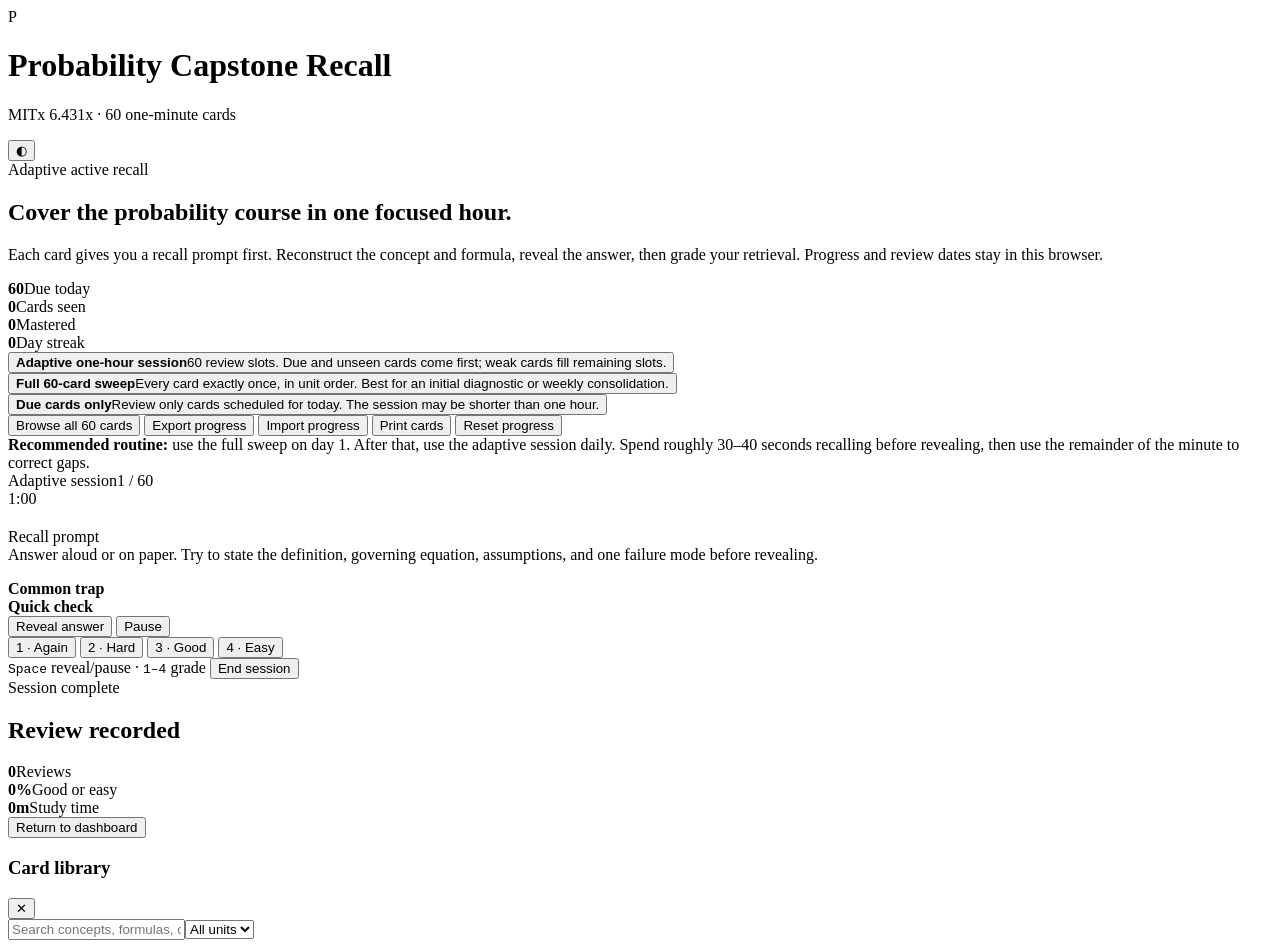
==== index.html @ 7019fcfe "Add GitHub Pages entry point" ====
<!doctype html>
<html lang="en">
<head>
<meta charset="utf-8">
<meta name="viewport" content="width=device-width, initial-scale=1, viewport-fit=cover">
<meta name="theme-color" content="#101827">
<title>MITx Probability Capstone — 60 Recall Cards</title>
<link rel="stylesheet" href="styles.css">
</head>
<body>
<div class="app">
  <header class="topbar">
    <div class="brand"><div class="logo">P</div><div><h1>Probability Capstone Recall</h1><p>MITx 6.431x · 60 one-minute cards</p></div></div>
    <div><button class="icon-btn" id="themeBtn" aria-label="Toggle theme">◐</button></div>
  </header>

  <main id="home" class="screen active">
    <section class="hero">
      <div class="eyebrow">Adaptive active recall</div>
      <h2>Cover the probability course in one focused hour.</h2>
      <p class="lead">Each card gives you a recall prompt first. Reconstruct the concept and formula, reveal the answer, then grade your retrieval. Progress and review dates stay in this browser.</p>
      <div class="stats">
        <div class="stat"><strong id="dueStat">60</strong><span>Due today</span></div>
        <div class="stat"><strong id="seenStat">0</strong><span>Cards seen</span></div>
        <div class="stat"><strong id="masteredStat">0</strong><span>Mastered</span></div>
        <div class="stat"><strong id="streakStat">0</strong><span>Day streak</span></div>
      </div>
      <div class="mode-grid">
        <button class="mode" data-mode="adaptive"><b>Adaptive one-hour session</b><span>60 review slots. Due and unseen cards come first; weak cards fill remaining slots.</span></button>
        <button class="mode" data-mode="sweep"><b>Full 60-card sweep</b><span>Every card exactly once, in unit order. Best for an initial diagnostic or weekly consolidation.</span></button>
        <button class="mode" data-mode="due"><b>Due cards only</b><span>Review only cards scheduled for today. The session may be shorter than one hour.</span></button>
      </div>
      <div class="tools">
        <button class="secondary" id="browseBtn">Browse all 60 cards</button>
        <button class="secondary" id="exportBtn">Export progress</button>
        <button class="secondary" id="importBtn">Import progress</button>
        <button class="secondary" id="printBtn">Print cards</button>
        <button class="secondary" id="resetBtn">Reset progress</button>
        <input type="file" id="importFile" accept=".json" hidden>
      </div>
      <div class="note"><b>Recommended routine:</b> use the full sweep on day 1. After that, use the adaptive session daily. Spend roughly 30–40 seconds recalling before revealing, then use the remainder of the minute to correct gaps.</div>
    </section>
  </main>

  <main id="study" class="screen">
    <div class="study-head">
      <div class="progress-wrap">
        <div class="progress-label"><span id="sessionLabel">Adaptive session</span><span id="progressText">1 / 60</span></div>
        <div class="progress"><div id="progressBar"></div></div>
      </div>
      <div class="timer" id="timer">1:00</div>
    </div>

    <article class="card">
      <div class="card-top">
        <div><div class="eyebrow" id="unitLabel"></div><h2 class="card-title" id="cardTitle"></h2></div>
        <div class="card-id" id="cardId"></div>
      </div>
      <div class="card-body">
        <div id="frontView">
          <div class="prompt-label">Recall prompt</div>
          <div class="prompt" id="prompt"></div>
          <div class="recall-hint">Answer aloud or on paper. Try to state the definition, governing equation, assumptions, and one failure mode before revealing.</div>
        </div>
        <div class="answer" id="answerView">
          <ul id="answerPoints"></ul>
          <div class="formula" id="formula"></div>
          <div class="callouts">
            <div class="callout trap"><b>Common trap</b><span id="trap"></span></div>
            <div class="callout check"><b>Quick check</b><span id="check"></span></div>
          </div>
        </div>
      </div>
      <div class="card-actions">
        <div class="reveal-row" id="revealRow">
          <button class="primary reveal" id="revealBtn">Reveal answer</button>
          <button class="secondary" id="pauseBtn">Pause</button>
        </div>
        <div class="rating-row" id="ratingRow">
          <button class="rate again" data-rating="again">1 · Again<small id="againNext"></small></button>
          <button class="rate hard" data-rating="hard">2 · Hard<small id="hardNext"></small></button>
          <button class="rate good" data-rating="good">3 · Good<small id="goodNext"></small></button>
          <button class="rate easy" data-rating="easy">4 · Easy<small id="easyNext"></small></button>
        </div>
      </div>
    </article>
    <div class="session-footer">
      <span><kbd>Space</kbd> reveal/pause · <kbd>1–4</kbd> grade</span>
      <button class="secondary" id="endBtn">End session</button>
    </div>
  </main>

  <main id="complete" class="screen">
    <section class="complete">
      <div class="eyebrow">Session complete</div>
      <h2>Review recorded</h2>
      <p id="completeText"></p>
      <div class="complete-grid">
        <div class="stat"><strong id="completeCards">0</strong><span>Reviews</span></div>
        <div class="stat"><strong id="completeGood">0%</strong><span>Good or easy</span></div>
        <div class="stat"><strong id="completeTime">0m</strong><span>Study time</span></div>
      </div>
      <button class="primary" id="homeBtn">Return to dashboard</button>
    </section>
  </main>
</div>

<div class="modal" id="libraryModal">
  <div class="modal-panel">
    <div class="modal-head"><h3>Card library</h3><button class="icon-btn" id="closeLibrary">✕</button></div>
    <div class="modal-body">
      <div class="filters"><input id="searchInput" placeholder="Search concepts, formulas, or traps"><select id="unitFilter"><option value="">All units</option></select></div>
      <div id="libraryList"></div>
    </div>
  </div>
</div>
<div id="printDeck" class="print-deck"></div>

<script src="cards-1.js"></script>
<script src="cards-2.js"></script>
<script src="cards-3.js"></script>
<script src="cards-4.js"></script>
<script src="app.js"></script>
</body>
</html>
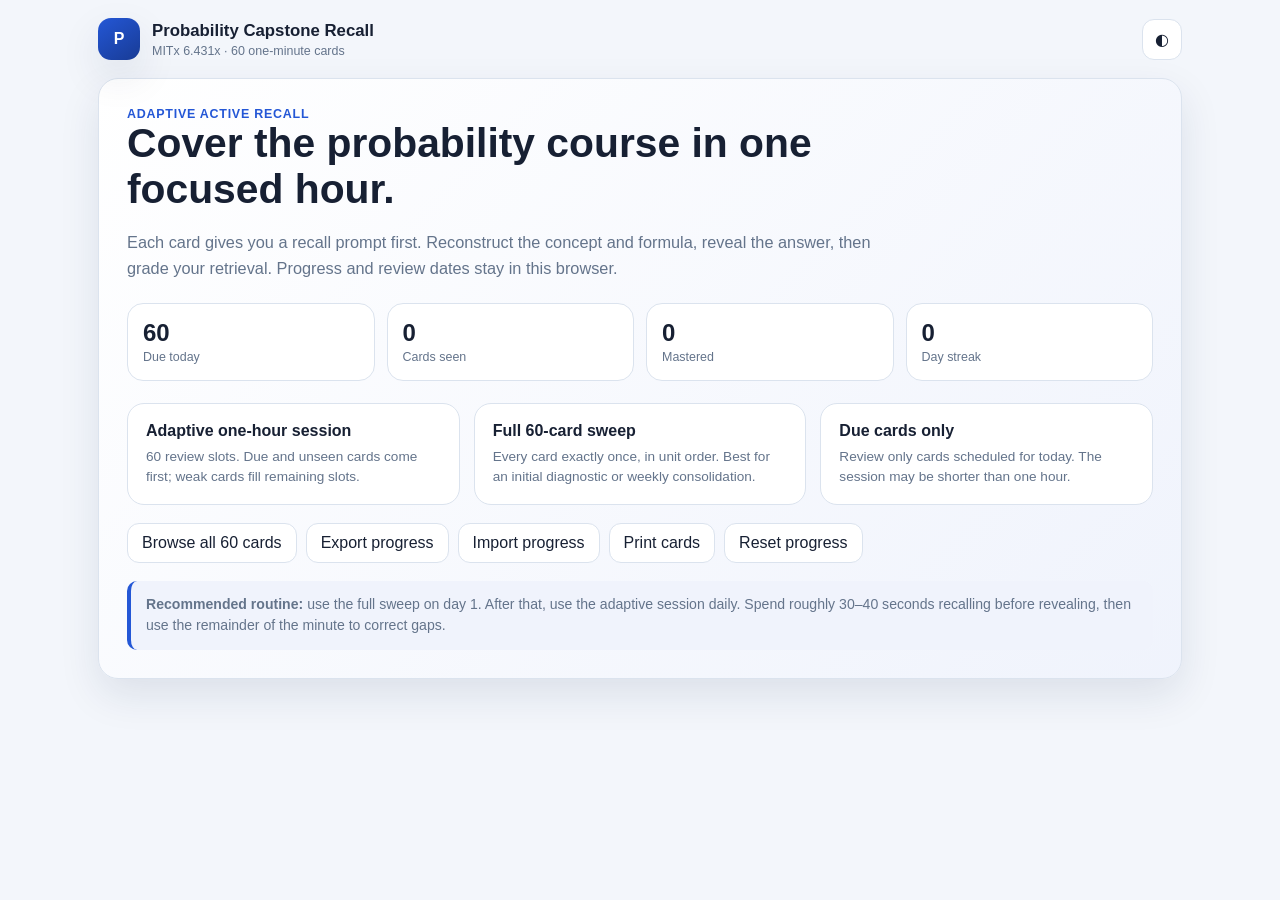
==== commit b0705103: "initial commit" ====
--- a/index.html
+++ b/index.html
@@ -1,11 +1,107 @@
-<!doctype html>
+<!DOCTYPE html>
 <html lang="en">
 <head>
 <meta charset="utf-8">
 <meta name="viewport" content="width=device-width, initial-scale=1, viewport-fit=cover">
 <meta name="theme-color" content="#101827">
 <title>MITx Probability Capstone — 60 Recall Cards</title>
-<link rel="stylesheet" href="styles.css">
+<style>
+:root{
+  --bg:#f3f6fb; --panel:#ffffff; --text:#172033; --muted:#64748b; --line:#dbe3ee;
+  --accent:#2457d6; --accent2:#183b95; --good:#147d52; --warn:#a45b00; --bad:#b42318;
+  --shadow:0 16px 40px rgba(24,39,75,.10); --radius:20px;
+}
+[data-theme="dark"]{
+  --bg:#0b1220; --panel:#121c2e; --text:#edf3ff; --muted:#9eb0c9; --line:#29364c;
+  --accent:#78a4ff; --accent2:#a9c3ff; --good:#65d6a2; --warn:#ffbc66; --bad:#ff817a;
+  --shadow:0 18px 44px rgba(0,0,0,.32);
+}
+*{box-sizing:border-box}
+html,body{margin:0;min-height:100%;background:var(--bg);color:var(--text);font-family:Inter,ui-sans-serif,-apple-system,BlinkMacSystemFont,"Segoe UI",Roboto,Arial,sans-serif}
+button,select,input{font:inherit}
+button{cursor:pointer}
+.app{max-width:1120px;margin:0 auto;padding:18px 18px 48px}
+.topbar{display:flex;justify-content:space-between;align-items:center;gap:12px;margin-bottom:18px}
+.brand{display:flex;align-items:center;gap:12px}
+.logo{width:42px;height:42px;border-radius:13px;background:linear-gradient(145deg,var(--accent),var(--accent2));display:grid;place-items:center;color:white;font-weight:800;box-shadow:var(--shadow)}
+.brand h1{font-size:1.05rem;margin:0}.brand p{font-size:.78rem;color:var(--muted);margin:3px 0 0}
+.icon-btn{border:1px solid var(--line);background:var(--panel);color:var(--text);border-radius:12px;padding:10px 12px}
+.screen{display:none}.screen.active{display:block}
+.hero{background:linear-gradient(135deg,var(--panel),color-mix(in srgb,var(--accent) 7%,var(--panel)));border:1px solid var(--line);border-radius:var(--radius);padding:28px;box-shadow:var(--shadow)}
+.hero h2{font-size:clamp(1.6rem,4vw,2.55rem);line-height:1.12;margin:0 0 10px;max-width:760px}
+.hero .lead{color:var(--muted);font-size:1.02rem;max-width:780px;line-height:1.6}
+.stats{display:grid;grid-template-columns:repeat(4,1fr);gap:12px;margin:22px 0}
+.stat{border:1px solid var(--line);background:var(--panel);border-radius:16px;padding:15px}
+.stat strong{display:block;font-size:1.5rem}.stat span{font-size:.78rem;color:var(--muted)}
+.mode-grid{display:grid;grid-template-columns:repeat(3,1fr);gap:14px;margin-top:18px}
+.mode{border:1px solid var(--line);background:var(--panel);color:var(--text);border-radius:17px;padding:18px;text-align:left;transition:.16s transform,.16s border-color}
+.mode:hover{transform:translateY(-2px);border-color:var(--accent)}
+.mode b{display:block;margin-bottom:7px}.mode span{font-size:.85rem;color:var(--muted);line-height:1.45}
+.tools{display:flex;flex-wrap:wrap;gap:9px;margin-top:18px}
+.primary{border:0;background:var(--accent);color:white;border-radius:12px;padding:11px 15px;font-weight:700}
+.secondary{border:1px solid var(--line);background:var(--panel);color:var(--text);border-radius:12px;padding:10px 14px}
+.note{margin-top:18px;padding:13px 15px;border-left:4px solid var(--accent);background:color-mix(in srgb,var(--accent) 7%,var(--panel));border-radius:10px;color:var(--muted);line-height:1.5;font-size:.88rem}
+.study-head{display:grid;grid-template-columns:1fr auto;gap:16px;align-items:center;margin-bottom:12px}
+.progress-wrap{min-width:0}.progress-label{display:flex;justify-content:space-between;color:var(--muted);font-size:.82rem;margin-bottom:7px}
+.progress{height:9px;background:var(--line);border-radius:999px;overflow:hidden}.progress>div{height:100%;background:var(--accent);width:0;transition:width .25s}
+.timer{width:76px;height:76px;border-radius:50%;display:grid;place-items:center;border:6px solid var(--line);font-size:1.25rem;font-weight:800;background:var(--panel)}
+.timer.low{border-color:var(--warn)}.timer.done{border-color:var(--bad)}
+.card{background:var(--panel);border:1px solid var(--line);border-radius:24px;box-shadow:var(--shadow);min-height:540px;display:flex;flex-direction:column;overflow:hidden}
+.card-top{padding:20px 24px;border-bottom:1px solid var(--line);display:flex;justify-content:space-between;gap:12px;align-items:flex-start}
+.eyebrow{font-size:.78rem;color:var(--accent);font-weight:800;text-transform:uppercase;letter-spacing:.06em}.card-title{font-size:1.4rem;margin:5px 0 0}
+.card-id{font-variant-numeric:tabular-nums;color:var(--muted);font-size:.82rem}
+.card-body{padding:30px 28px;flex:1;display:flex;flex-direction:column}
+.prompt-label{font-size:.75rem;text-transform:uppercase;letter-spacing:.08em;color:var(--muted);font-weight:800}
+.prompt{font-size:clamp(1.3rem,3.2vw,2rem);line-height:1.35;margin:11px 0 22px;max-width:900px}
+.recall-hint{color:var(--muted);line-height:1.55;padding:14px 16px;border:1px dashed var(--line);border-radius:13px}
+.answer{display:none;animation:fade .2s ease}.answer.visible{display:block}
+.answer ul{margin:0 0 18px;padding-left:22px}.answer li{margin:0 0 11px;line-height:1.54}
+.formula{padding:14px 16px;background:color-mix(in srgb,var(--accent) 8%,var(--panel));border:1px solid color-mix(in srgb,var(--accent) 28%,var(--line));border-radius:13px;font-family:"SFMono-Regular",Consolas,monospace;line-height:1.55;overflow-wrap:anywhere}
+.callouts{display:grid;grid-template-columns:1fr 1fr;gap:12px;margin-top:14px}
+.callout{border:1px solid var(--line);border-radius:13px;padding:13px 14px;line-height:1.45;font-size:.9rem}
+.callout b{display:block;margin-bottom:4px}.trap b{color:var(--bad)}.check b{color:var(--good)}
+.card-actions{padding:18px 24px;border-top:1px solid var(--line)}
+.reveal-row{display:flex;justify-content:center;gap:10px}.reveal{min-width:210px}
+.rating-row{display:none;grid-template-columns:repeat(4,1fr);gap:9px}.rating-row.visible{display:grid}
+.rate{border:1px solid var(--line);background:var(--panel);color:var(--text);border-radius:12px;padding:11px 7px;font-weight:750}
+.rate small{display:block;font-size:.68rem;color:var(--muted);font-weight:500;margin-top:3px}
+.rate.again{border-color:color-mix(in srgb,var(--bad) 55%,var(--line))}.rate.hard{border-color:color-mix(in srgb,var(--warn) 55%,var(--line))}
+.rate.good{border-color:color-mix(in srgb,var(--good) 55%,var(--line))}.rate.easy{border-color:color-mix(in srgb,var(--accent) 55%,var(--line))}
+.session-footer{display:flex;justify-content:space-between;gap:10px;align-items:center;margin-top:13px;color:var(--muted);font-size:.78rem}
+kbd{border:1px solid var(--line);border-bottom-width:2px;background:var(--panel);border-radius:5px;padding:1px 5px;color:var(--muted)}
+.modal{position:fixed;inset:0;background:rgba(4,10,20,.58);display:none;align-items:center;justify-content:center;padding:18px;z-index:20}
+.modal.open{display:flex}.modal-panel{background:var(--panel);border:1px solid var(--line);border-radius:20px;box-shadow:var(--shadow);width:min(900px,100%);max-height:88vh;display:flex;flex-direction:column}
+.modal-head{padding:18px 20px;border-bottom:1px solid var(--line);display:flex;justify-content:space-between;gap:12px;align-items:center}.modal-head h3{margin:0}
+.modal-body{padding:18px 20px;overflow:auto}.filters{display:grid;grid-template-columns:1fr 230px;gap:10px;margin-bottom:14px}
+.filters input,.filters select{width:100%;border:1px solid var(--line);background:var(--panel);color:var(--text);padding:11px;border-radius:11px}
+.library-item{display:grid;grid-template-columns:52px 1fr auto;gap:12px;align-items:center;border-top:1px solid var(--line);padding:13px 2px}
+.library-item:first-of-type{border-top:0}.pill{font-size:.72rem;padding:5px 8px;border-radius:999px;background:color-mix(in srgb,var(--accent) 10%,var(--panel));color:var(--accent);font-weight:800}
+.library-item h4{margin:0 0 4px}.library-item p{margin:0;color:var(--muted);font-size:.8rem;line-height:1.35}
+.due{font-size:.72rem;color:var(--muted);text-align:right}
+.complete{background:var(--panel);border:1px solid var(--line);border-radius:var(--radius);padding:34px;box-shadow:var(--shadow);text-align:center}
+.complete h2{font-size:2rem;margin:5px 0 10px}.complete p{color:var(--muted);line-height:1.55}
+.complete-grid{display:grid;grid-template-columns:repeat(3,1fr);gap:12px;margin:24px auto;max-width:650px}
+@keyframes fade{from{opacity:.2;transform:translateY(4px)}to{opacity:1;transform:none}}
+@media(max-width:760px){
+ .app{padding:12px 12px 32px}.hero{padding:21px}.stats{grid-template-columns:repeat(2,1fr)}.mode-grid{grid-template-columns:1fr}
+ .card{min-height:620px}.card-top{padding:17px}.card-body{padding:23px 18px}.card-actions{padding:15px}
+ .callouts{grid-template-columns:1fr}.rating-row{grid-template-columns:repeat(2,1fr)}.filters{grid-template-columns:1fr}
+ .complete-grid{grid-template-columns:1fr}.brand p{display:none}
+}
+@media print{
+ body{background:#fff;color:#111}
+ .app,.modal{display:none!important}
+ .print-deck{display:block!important}
+ .print-card{break-after:page;padding:18mm 16mm;font-family:Arial,sans-serif}
+ .print-card h1{font-size:20pt;margin:0 0 4mm}
+ .print-card h2{font-size:12pt;margin:0 0 7mm;color:#444}
+ .print-card .print-prompt{font-size:15pt;line-height:1.4;margin:0 0 7mm}
+ .print-card li{font-size:11pt;line-height:1.45;margin-bottom:3mm}
+ .print-card .print-formula{font-family:monospace;border:1px solid #aaa;padding:4mm;margin:6mm 0}
+ .print-card p{font-size:10.5pt;line-height:1.4}
+}
+.print-deck{display:none}
+</style>
 </head>
 <body>
 <div class="app">
@@ -116,10 +212,248 @@
 </div>
 <div id="printDeck" class="print-deck"></div>
 
-<script src="cards-1.js"></script>
-<script src="cards-2.js"></script>
-<script src="cards-3.js"></script>
-<script src="cards-4.js"></script>
-<script src="app.js"></script>
+<script>
+const CARDS = [{"id": 1, "unit_no": 1, "unit": "Probability models and axioms", "lecture": "Lecture 1", "title": "Build a probability model", "front": "Given an uncertain experiment, what are the three ingredients of a probability model, and how should you choose them?", "points": ["The sample space Ω lists all mutually exclusive outcomes at the resolution needed for the question. An event A is a subset of Ω. The probability law P assigns probabilities to events.", "A useful model is neither maximally detailed nor vague: outcomes that lead to different answers must be distinguishable, while irrelevant physical detail should be omitted.", "After defining Ω, translate every verbal condition into an event before calculating. Most mistakes begin with an ambiguous sample space or an event that does not match the wording."], "formula": "Model = (Ω, events, P).  An event A occurs exactly when the realized outcome ω belongs to A.", "trap": "Changing the sample space halfway through a solution without changing the probability law.", "check": "For two coin tosses, choose Ω={HH,HT,TH,TT}; the event “exactly one head” is {HT,TH}."}, {"id": 2, "unit_no": 1, "unit": "Probability models and axioms", "lecture": "Lecture 1", "title": "Axioms and their consequences", "front": "State the probability axioms and derive the complement, monotonicity, and two-event addition rules.", "points": ["Nonnegativity: P(A)≥0. Normalization: P(Ω)=1. Countable additivity: for pairwise disjoint A₁,A₂,…, P(∪Aᵢ)=ΣP(Aᵢ).", "From Ω=A∪Aᶜ with disjoint pieces, P(Aᶜ)=1−P(A). If A⊆B, write B=A∪(B\\A), so P(A)≤P(B).", "For arbitrary A and B, add P(A)+P(B) and subtract the overlap counted twice: P(A∪B)=P(A)+P(B)−P(A∩B)."], "formula": "P(Aᶜ)=1−P(A);  P(A∪B)=P(A)+P(B)−P(A∩B).", "trap": "Using P(A∪B)=P(A)+P(B) when A and B are not disjoint.", "check": "If P(A)=0.6, P(B)=0.5, and P(A∩B)=0.3, then P(A∪B)=0.8."}, {"id": 3, "unit_no": 1, "unit": "Probability models and axioms", "lecture": "Lecture 1", "title": "Bounds and continuity of probability", "front": "What probability bounds are useful when exact calculation is difficult, and what does continuity of probability mean?", "points": ["The union bound requires no independence: P(∪ᵢAᵢ)≤ΣᵢP(Aᵢ). It is often loose but converts a complicated failure event into simpler pieces.", "Bonferroni’s lower bound for two events is P(A∩B)≥P(A)+P(B)−1. More generally, probabilities must remain between zero and one and respect set inclusion.", "If Aₙ increases to A, then P(Aₙ)→P(A). If Aₙ decreases to A, then P(Aₙ)→P(A). These facts justify limits of expanding or shrinking event sequences."], "formula": "P(∪ᵢAᵢ)≤ΣᵢP(Aᵢ);  P(A∩B)≥P(A)+P(B)−1.", "trap": "Assuming a small union bound is an exact probability rather than an upper bound.", "check": "If ten component-failure events each have probability 0.001, system failure is at most 0.01."}, {"id": 4, "unit_no": 1, "unit": "Probability models and axioms", "lecture": "Lecture 1", "title": "Uniform finite and geometric models", "front": "When can probability be computed by counting or by area/volume ratios?", "points": ["In a finite uniform model, every elementary outcome has probability 1/|Ω|, so P(A)=|A|/|Ω|. Uniformity must be justified by symmetry or the experiment, not assumed.", "In a continuous uniform model over a region R, probabilities are ratios of length, area, or volume: P(A)=measure(A∩R)/measure(R). Individual points have probability zero.", "Before using a ratio, verify that the underlying distribution is uniform in the chosen coordinates. Uniform angle, uniform radius, and uniform area describe different models."], "formula": "Finite: P(A)=|A|/|Ω|.  Geometric: P(A)=measure(A∩R)/measure(R).", "trap": "Treating equally described outcomes as equally likely; for example, sums of two dice are not uniform.", "check": "A point uniform in a disk is not obtained by choosing the radius uniformly; the radial CDF must be r²/R²."}, {"id": 5, "unit_no": 2, "unit": "Conditioning and independence", "lecture": "Lecture 2", "title": "Conditional probability", "front": "What does conditioning do to a probability model, and how is P(A|B) computed?", "points": ["Conditioning on B means that B is known to have occurred. Outcomes outside B are discarded, and probabilities inside B are renormalized.", "For P(B)>0, P(A|B)=P(A∩B)/P(B). The numerator is the probability that both the target and the evidence occur.", "Always identify the new universe after conditioning. In a finite uniform model, if outcomes within B remain equally likely, P(A|B)=|A∩B|/|B|."], "formula": "P(A|B)=P(A∩B)/P(B), provided P(B)>0.", "trap": "Confusing P(A|B) with P(B|A); the denominators and interpretations differ.", "check": "From a 52-card deck, given that a card is a face card, the probability it is a king is 4/12=1/3."}, {"id": 6, "unit_no": 2, "unit": "Conditioning and independence", "lecture": "Lecture 2", "title": "Multiplication and chain rules", "front": "How do you convert conditional probabilities into joint probabilities for sequential events?", "points": ["Rearranging the conditional-probability definition gives P(A∩B)=P(A)P(B|A)=P(B)P(A|B).", "For a sequence, expand one event at a time: P(A₁∩···∩Aₙ)=P(A₁)P(A₂|A₁)···P(Aₙ|A₁∩···∩Aₙ₋₁).", "Probability trees encode this rule: multiply along a path, then add probabilities of disjoint paths that produce the same final event."], "formula": "P(∩ᵢAᵢ)=P(A₁)∏ᵢ₌₂ⁿ P(Aᵢ | A₁∩···∩Aᵢ₋₁).", "trap": "Multiplying marginal probabilities when the stages are dependent.", "check": "Without replacement, P(two aces)=4/52·3/51, not (4/52)²."}, {"id": 7, "unit_no": 2, "unit": "Conditioning and independence", "lecture": "Lecture 2", "title": "Law of total probability", "front": "How does a partition turn a difficult probability into a weighted sum of simpler conditional probabilities?", "points": ["Let B₁,…,Bₙ be disjoint events whose union is Ω and with positive probabilities. Then every occurrence of A happens through exactly one Bᵢ.", "Therefore P(A)=ΣᵢP(A∩Bᵢ)=ΣᵢP(A|Bᵢ)P(Bᵢ). The P(Bᵢ) values are mixture weights.", "Choose a partition based on a hidden cause, first-stage outcome, or parameter value that makes P(A|Bᵢ) easy."], "formula": "P(A)=Σᵢ P(A|Bᵢ)P(Bᵢ).", "trap": "Using overlapping Bᵢ events, which double-counts outcomes.", "check": "If 30% of items come from line 1 with 2% defects and 70% from line 2 with 5% defects, P(defect)=0.3·0.02+0.7·0.05=0.041."}, {"id": 8, "unit_no": 2, "unit": "Conditioning and independence", "lecture": "Lecture 2", "title": "Bayes’ rule", "front": "How do you reverse a conditional probability, and what are prior, likelihood, evidence, and posterior?", "points": ["Bayes’ rule updates the probability of a cause Bᵢ after observing evidence A. The prior is P(Bᵢ); the likelihood is P(A|Bᵢ).", "The denominator P(A)=ΣⱼP(A|Bⱼ)P(Bⱼ) normalizes all competing hypotheses. The result P(Bᵢ|A) is the posterior.", "Posterior odds equal prior odds times the likelihood ratio. This is often the fastest way to compare two hypotheses."], "formula": "P(Bᵢ|A)=P(A|Bᵢ)P(Bᵢ) / ΣⱼP(A|Bⱼ)P(Bⱼ).", "trap": "Ignoring the base rate P(Bᵢ), especially in medical-test or rare-event problems.", "check": "A highly accurate test can still have a low positive predictive value when the disease is very rare."}, {"id": 9, "unit_no": 2, "unit": "Conditioning and independence", "lecture": "Lecture 3", "title": "Independence versus disjointness", "front": "What does independence mean, and why is it almost the opposite of disjointness?", "points": ["A and B are independent when P(A∩B)=P(A)P(B). If P(B)>0, this is equivalent to P(A|B)=P(A): learning B does not change A’s probability.", "Disjoint events satisfy A∩B=∅. If both have positive probability, they cannot be independent because occurrence of one rules out the other.", "Independence is preserved by complements: if A and B are independent, then Aᶜ and B, A and Bᶜ, and Aᶜ and Bᶜ are independent."], "formula": "A ⟂ B ⇔ P(A∩B)=P(A)P(B).", "trap": "Calling mutually exclusive outcomes independent.", "check": "For one die roll, “even” and “greater than 3” are not disjoint; verify whether 2/6 equals (3/6)(3/6)."}, {"id": 10, "unit_no": 2, "unit": "Conditioning and independence", "lecture": "Lecture 3", "title": "Mutual, pairwise, and conditional independence", "front": "Distinguish pairwise independence, mutual independence, and conditional independence.", "points": ["Pairwise independence checks every pair. Mutual independence requires that every subcollection factorize: P(∩ᵢ∈S Aᵢ)=∏ᵢ∈S P(Aᵢ) for every S.", "Pairwise independence does not imply mutual independence. A standard example uses two independent fair bits X,Y and Z=X⊕Y: each pair is independent, but all three are constrained.", "Conditional independence given C means P(A∩B|C)=P(A|C)P(B|C). Conditioning can create dependence or remove it, so unconditional independence does not settle the conditional question."], "formula": "A ⟂ B | C ⇔ P(A∩B|C)=P(A|C)P(B|C).", "trap": "Checking only pairs when a problem asks whether several events are independent.", "check": "Common-cause variables are often dependent marginally but independent after conditioning on the cause."}, {"id": 11, "unit_no": 3, "unit": "Counting", "lecture": "Lecture 4", "title": "Product rule and permutations", "front": "How do you count ordered constructions, permutations, and selections without replacement?", "points": ["The product rule says that if stage i has nᵢ choices for every preceding partial construction, the total is ∏nᵢ.", "There are n! permutations of n distinct objects. The number of ordered k-tuples selected without replacement is n(n−1)···(n−k+1)=n!/(n−k)!.", "Ask whether order matters and whether repetition is allowed before choosing a formula. With replacement and order, k positions from n choices give nᵏ."], "formula": "nPₖ=n!/(n−k)!;  with replacement and order: nᵏ.", "trap": "Using n! when only k positions are filled, or when objects are not distinct.", "check": "The number of 3-person ordered podiums from 10 people is 10·9·8=720."}, {"id": 12, "unit_no": 3, "unit": "Counting", "lecture": "Lecture 4", "title": "Combinations and subset counting", "front": "When should you use combinations, and how do complementary counts simplify probability?", "points": ["When order does not matter, the number of k-element subsets of n distinct objects is C(n,k)=n!/[k!(n−k)!].", "Each unordered subset corresponds to k! orderings, explaining why nPₖ/k!=C(n,k). Symmetry C(n,k)=C(n,n−k) is often useful.", "For “at least one” or “not all” events, count the complement. Example: number of length-n binary strings containing at least one 1 is 2ⁿ−1."], "formula": "C(n,k)=n!/[k!(n−k)!].", "trap": "Counting the same group multiple times because its internal order is irrelevant.", "check": "A 5-card hand from 52 cards has C(52,5) possibilities, not 52·51·50·49·48."}, {"id": 13, "unit_no": 3, "unit": "Counting", "lecture": "Lecture 4", "title": "Multinomial counting", "front": "How do you count arrangements with repeated categories or allocate n labeled items into category sizes n₁,…,nᵣ?", "points": ["If n labeled positions contain n₁ objects of type 1, …, nᵣ of type r, where Σnᵢ=n, the number of distinct category sequences is n!/(n₁!···nᵣ!).", "This is also the number of ways to partition n labeled objects into labeled groups of prescribed sizes: choose group 1, then group 2, and so on.", "The multinomial theorem expands (x₁+···+xᵣ)ⁿ with coefficients n!/(n₁!···nᵣ!)."], "formula": "Multinomial coefficient = n!/(n₁!n₂!···nᵣ!),  Σnᵢ=n.", "trap": "Forgetting whether the groups themselves are labeled; unlabeled equal-sized groups require additional division.", "check": "The number of sequences with 3 A’s, 2 B’s, and 1 C is 6!/(3!2!1!)=60."}, {"id": 14, "unit_no": 3, "unit": "Counting", "lecture": "Lecture 4", "title": "Counting-based probability workflow", "front": "What disciplined workflow prevents most counting errors in probability problems?", "points": ["First define a uniform sample space. Then count the denominator and favorable outcomes using the same representation and the same notion of order.", "Break complicated counts into disjoint cases, or count a complement. If objects are assigned sequentially, multiply choices; if alternative cases cannot overlap, add them.", "Sanity-check against bounds and small examples. A probability must be in [0,1], and a count cannot exceed the denominator."], "formula": "For a justified uniform model, P(A)=number of favorable outcomes / number of possible outcomes.", "trap": "Counting the numerator as unordered hands while counting the denominator as ordered sequences.", "check": "For exactly two heads in five fair tosses, favorable sequences are C(5,2), denominator 2⁵, giving 10/32."}, {"id": 15, "unit_no": 4, "unit": "Discrete random variables", "lecture": "Lecture 5", "title": "Random variables, PMFs, and CDFs", "front": "What is a discrete random variable, and how do its PMF and CDF encode its distribution?", "points": ["A random variable X is a function from outcomes to numbers. Different outcomes may map to the same value, so probabilities of values are obtained by collecting their preimages.", "The PMF pX(x)=P(X=x) is nonnegative and sums to one. The CDF FX(x)=P(X≤x) is nondecreasing, right-continuous, and approaches 0 and 1 at the extremes.", "For a discrete X, jumps of the CDF equal point masses: pX(x)=FX(x)−FX(x⁻)."], "formula": "pX(x)=P(X=x);  FX(x)=Σ_{t≤x}pX(t).", "trap": "Treating the PMF value pX(x) as a density height that can exceed one; PMF values themselves cannot exceed one.", "check": "If X is a die roll, FX(3.5)=P(X≤3)=1/2."}, {"id": 16, "unit_no": 4, "unit": "Discrete random variables", "lecture": "Lecture 5", "title": "Expectation and LOTUS", "front": "How is expectation computed, and why can you evaluate E[g(X)] without first deriving the PMF of g(X)?", "points": ["The expectation is a probability-weighted average: E[X]=Σx·pX(x), when the sum is absolutely well-defined.", "The law of the unconscious statistician gives E[g(X)]=Σg(x)pX(x). It uses X’s distribution directly and avoids deriving a new distribution.", "Expectation describes long-run average, not the most likely value. It can lie outside the support, as with a fair die whose mean is 3.5."], "formula": "E[g(X)]=Σₓ g(x)pX(x).", "trap": "Replacing E[g(X)] with g(E[X]); they are generally unequal unless g is linear or special conditions hold.", "check": "For a fair die, E[X²]=(1²+···+6²)/6=91/6."}, {"id": 17, "unit_no": 4, "unit": "Discrete random variables", "lecture": "Lecture 5", "title": "Linearity and indicator variables", "front": "Why are indicator variables one of the most powerful tools for expected counts?", "points": ["For event A, the indicator I_A equals 1 when A occurs and 0 otherwise. Its expectation is E[I_A]=P(A).", "If N counts how many properties occur, write N=ΣIᵢ. Then E[N]=ΣP(Aᵢ) by linearity, even when the indicators are dependent.", "Linearity always holds when expectations exist: E[aX+bY+c]=aE[X]+bE[Y]+c. Independence is not required."], "formula": "E[ΣᵢXᵢ]=ΣᵢE[Xᵢ];  E[I_A]=P(A).", "trap": "Unnecessarily computing the full distribution of a count when only its expectation is requested.", "check": "The expected number of fixed points in a random permutation of n items is n·(1/n)=1."}, {"id": 18, "unit_no": 4, "unit": "Discrete random variables", "lecture": "Lecture 6", "title": "Variance and standard deviation", "front": "What does variance measure, and which identities make it easy to compute?", "points": ["Variance measures squared spread around the mean: Var(X)=E[(X−μ)²]. The standard deviation is √Var(X) and has the same units as X.", "The computational identity Var(X)=E[X²]−(E[X])² is often faster. Variance is nonnegative and equals zero exactly when X is constant with probability one.", "Shifts do not change variance; scaling by a multiplies variance by a²: Var(aX+b)=a²Var(X)."], "formula": "Var(X)=E[X²]−(E[X])²;  Var(aX+b)=a²Var(X).", "trap": "Using Var(aX+b)=aVar(X) instead of a²Var(X).", "check": "For Bernoulli(p), E[X]=p and Var(X)=p−p²=p(1−p)."}, {"id": 19, "unit_no": 4, "unit": "Discrete random variables", "lecture": "Lecture 5", "title": "Bernoulli and binomial distributions", "front": "When is a random variable binomial, and what are its PMF, mean, and variance?", "points": ["A Bernoulli(p) variable records one success. A binomial X counts successes in n independent trials with the same success probability p.", "For k successes, choose their locations in C(n,k) ways and multiply the path probability pᵏ(1−p)ⁿ⁻ᵏ.", "Representing X as a sum of n independent Bernoulli variables immediately gives E[X]=np and Var(X)=np(1−p)."], "formula": "P(X=k)=C(n,k)pᵏ(1−p)ⁿ⁻ᵏ;  E[X]=np;  Var(X)=np(1−p).", "trap": "Using a binomial model when trials are dependent, p changes, or sampling is without replacement from a small population.", "check": "Exactly 3 successes in 10 independent trials has probability C(10,3)p³(1−p)⁷."}, {"id": 20, "unit_no": 4, "unit": "Discrete random variables", "lecture": "Lecture 5", "title": "Geometric distribution and memorylessness", "front": "What does a geometric random variable model, and what exactly is the memoryless property?", "points": ["With support {1,2,…}, X is the number of independent Bernoulli(p) trials until the first success. P(X=k)=(1−p)ᵏ⁻¹p.", "Its tail is P(X>k)=(1−p)ᵏ, mean 1/p, and variance (1−p)/p².", "Memorylessness means P(X>s+t | X>s)=P(X>t). After s failures, the remaining waiting time has the original distribution."], "formula": "P(X=k)=(1−p)ᵏ⁻¹p;  P(X>s+t|X>s)=P(X>t).", "trap": "Mixing conventions: some texts count failures before success and use support {0,1,…}.", "check": "If p=0.2, the expected trial of the first success is 5."}, {"id": 21, "unit_no": 4, "unit": "Discrete random variables", "lecture": "Lecture 5", "title": "Poisson distribution", "front": "What is the Poisson distribution, and when is it a useful approximation?", "points": ["A Poisson(λ) variable counts events with rate parameter λ in a fixed region or time interval. Its PMF is e⁻λ λᵏ/k! for k=0,1,….", "Its mean and variance are both λ. Independent Poisson variables add: if X∼Pois(λ) and Y∼Pois(μ), then X+Y∼Pois(λ+μ).", "It approximates Binomial(n,p) when n is large, p is small, and np≈λ, especially for rare-event counts."], "formula": "P(X=k)=e⁻λ λᵏ/k!;  E[X]=Var(X)=λ.", "trap": "Using λ as a rate without multiplying by the interval length; over time t, the mean count is typically λt.", "check": "For λ=2, P(X=0)=e⁻²."}, {"id": 22, "unit_no": 4, "unit": "Discrete random variables", "lecture": "Lecture 6", "title": "Joint PMFs, marginals, and independence", "front": "How do you move between a joint PMF, marginal PMFs, and independence of discrete random variables?", "points": ["The joint PMF pX,Y(x,y)=P(X=x,Y=y) is nonnegative and sums to one over its support.", "Marginalize by summing out the other variable: pX(x)=Σy pX,Y(x,y). Probabilities of regions are sums of joint masses over the corresponding pairs.", "X and Y are independent exactly when pX,Y(x,y)=pX(x)pY(y) for every pair. A factorization must also respect the support."], "formula": "pX(x)=ΣᵧpX,Y(x,y);  X⟂Y ⇔ pX,Y(x,y)=pX(x)pY(y).", "trap": "Seeing an algebraic product inside the support but ignoring a nonrectangular support that prevents independence.", "check": "If p(x,y)=1/4 on {(0,0),(0,1),(1,0),(1,1)}, then X and Y are independent fair bits."}, {"id": 23, "unit_no": 4, "unit": "Discrete random variables", "lecture": "Lecture 7", "title": "Conditional PMFs and iterated expectation", "front": "How are conditional distributions of random variables defined, and how do they recover unconditional quantities?", "points": ["For pY(y)>0, pX|Y(x|y)=pX,Y(x,y)/pY(y). For each fixed y, it is a valid PMF over x.", "The conditional mean E[X|Y=y]=Σx·pX|Y(x|y). As Y varies, E[X|Y] is itself a random variable and a function of Y.", "Averaging conditional means recovers the overall mean: E[X]=Σy E[X|Y=y]pY(y)=E[E[X|Y]]."], "formula": "pX|Y(x|y)=pX,Y(x,y)/pY(y);  E[X]=E[E[X|Y]].", "trap": "Forgetting that conditional quantities depend on the conditioning value y.", "check": "Condition on a first-stage choice when it makes the distribution of X simple, then average over that choice."}, {"id": 24, "unit_no": 5, "unit": "Continuous random variables", "lecture": "Lecture 8", "title": "PDFs, CDFs, and interval probabilities", "front": "How does a probability density differ from a probability, and how are probabilities obtained from a PDF?", "points": ["A PDF fX(x) is nonnegative and integrates to one. Probability is area: P(a≤X≤b)=∫ₐᵇfX(x)dx.", "For a continuous variable, P(X=x)=0 even where fX(x)>0. A density value can exceed one because it has units of probability per unit x.", "The CDF is FX(x)=∫₋∞ˣfX(t)dt. Where differentiable, fX(x)=F′X(x). Endpoint inclusion does not matter for continuous variables."], "formula": "FX(x)=∫₋∞ˣ fX(t)dt;  P(a<X≤b)=FX(b)−FX(a).", "trap": "Interpreting fX(x) as P(X=x).", "check": "A uniform density on [0,0.5] has height 2, which is valid because its total area is one."}, {"id": 25, "unit_no": 5, "unit": "Continuous random variables", "lecture": "Lecture 8", "title": "Continuous expectation and variance", "front": "How are expectation, moments, and variance computed for a continuous random variable?", "points": ["Replace sums by integrals: E[g(X)]=∫g(x)fX(x)dx over the support, assuming absolute integrability where required.", "The mean is a balance point of the density, while the variance measures spread: Var(X)=∫(x−μ)²fX(x)dx.", "The same computational identity holds as in the discrete case: Var(X)=E[X²]−μ². Linearity of expectation also remains valid."], "formula": "E[g(X)]=∫ g(x)fX(x)dx;  Var(X)=E[X²]−(E[X])².", "trap": "Integrating over all real numbers without enforcing the actual support or piecewise density.", "check": "For X uniform on [a,b], E[X]=(a+b)/2 and Var(X)=(b−a)²/12."}, {"id": 26, "unit_no": 5, "unit": "Continuous random variables", "lecture": "Lecture 8", "title": "Uniform and exponential distributions", "front": "What are the key properties of continuous uniform and exponential random variables?", "points": ["If X∼Unif[a,b], fX(x)=1/(b−a) on [a,b]. Its probability is proportional to interval length, mean is (a+b)/2, and variance is (b−a)²/12.", "If T∼Exp(λ), fT(t)=λe⁻λt for t≥0, tail P(T>t)=e⁻λt, mean 1/λ, and variance 1/λ².", "The exponential is memoryless: P(T>s+t|T>s)=P(T>t). It models waiting time to the next event in a Poisson process."], "formula": "Exp(λ): f(t)=λe⁻λt, t≥0;  P(T>t)=e⁻λt.", "trap": "Confusing rate λ with mean; the mean is 1/λ.", "check": "For rate 4 per hour, the mean wait is 1/4 hour=15 minutes."}, {"id": 27, "unit_no": 5, "unit": "Continuous random variables", "lecture": "Lecture 8", "title": "Normal distribution and standardization", "front": "How do you standardize a normal random variable and translate probabilities to the standard normal?", "points": ["If X∼N(μ,σ²), then Z=(X−μ)/σ∼N(0,1). Use the standard-normal CDF Φ(z)=P(Z≤z).", "Thus P(a≤X≤b)=Φ((b−μ)/σ)−Φ((a−μ)/σ). Symmetry gives Φ(−z)=1−Φ(z).", "Linear transformations preserve normality: aX+b is normal with mean aμ+b and variance a²σ²."], "formula": "Z=(X−μ)/σ;  P(X≤x)=Φ((x−μ)/σ).", "trap": "Dividing by σ² instead of σ during standardization.", "check": "For X∼N(10,4), P(X≤12)=Φ(1) because σ=2."}, {"id": 28, "unit_no": 5, "unit": "Continuous random variables", "lecture": "Lecture 9", "title": "Joint PDFs and support geometry", "front": "How do you use a joint density, and why must the support be drawn before integrating?", "points": ["A joint PDF fX,Y(x,y) is nonnegative and integrates to one over its support S. Probabilities are double integrals over subsets of S.", "Marginals are obtained by integrating out the other variable, with limits determined by S: fX(x)=∫fX,Y(x,y)dy.", "Drawing the support reveals whether integration bounds depend on x or y and whether the region must be split into cases."], "formula": "P((X,Y)∈A)=∬_{A∩S} fX,Y(x,y)dxdy;  fX(x)=∫fX,Y(x,y)dy.", "trap": "Using rectangular bounds for a triangular or otherwise constrained support.", "check": "For support 0<y<x<1, the y-range at fixed x is 0<y<x."}, {"id": 29, "unit_no": 5, "unit": "Continuous random variables", "lecture": "Lecture 9", "title": "Conditional densities", "front": "How is a conditional density formed, and how should it be interpreted?", "points": ["For fY(y)>0, fX|Y(x|y)=fX,Y(x,y)/fY(y). For each fixed y, it integrates to one over the allowed x-values.", "Conditioning on Y=y is meaningful even though P(Y=y)=0; the conditional density is defined through a limiting or density ratio construction.", "Conditional expectations follow by integration: E[X|Y=y]=∫x fX|Y(x|y)dx."], "formula": "fX|Y(x|y)=fX,Y(x,y)/fY(y).", "trap": "Keeping the unconditional support of X instead of restricting it to values compatible with Y=y.", "check": "After deriving fX|Y, verify it is nonnegative and integrates to one for every valid y."}, {"id": 30, "unit_no": 5, "unit": "Continuous random variables", "lecture": "Lecture 10", "title": "Independence of continuous random variables", "front": "How can independence be identified from a joint density or CDF?", "points": ["X and Y are independent when FX,Y(x,y)=FX(x)FY(y) for all x,y. If densities exist, this is equivalent to fX,Y(x,y)=fX(x)fY(y) almost everywhere.", "Independence implies conditional and marginal densities agree: fX|Y(x|y)=fX(x) whenever defined.", "A factorized formula is not enough if the support is not a Cartesian product. Independence requires the full joint law, including its zero regions, to factor."], "formula": "X⟂Y ⇔ fX,Y(x,y)=fX(x)fY(y) almost everywhere.", "trap": "Ignoring support constraints such as x+y≤1.", "check": "A constant joint density on a rectangle factors into uniform marginals; on a triangle it generally does not."}, {"id": 31, "unit_no": 5, "unit": "Continuous random variables", "lecture": "Lecture 10", "title": "Discrete hypothesis with continuous evidence", "front": "How does Bayes’ rule work when the unknown hypothesis is discrete but the observation is continuous?", "points": ["Let H take discrete values hᵢ and observation Y have conditional density fY|H(y|hᵢ). After observing Y=y, posterior weights are proportional to likelihood density times prior probability.", "The normalizing denominator is the mixture density fY(y)=Σⱼ fY|H(y|hⱼ)P(H=hⱼ).", "Although a density is not a point probability, likelihood ratios of densities at the observed value correctly update the discrete hypotheses."], "formula": "P(H=hᵢ|Y=y)=fY|H(y|hᵢ)P(H=hᵢ) / ΣⱼfY|H(y|hⱼ)P(H=hⱼ).", "trap": "Multiplying by dy in only part of the calculation; the common infinitesimal factor cancels.", "check": "Classification with class priors and class-conditional densities is an application of this formula."}, {"id": 32, "unit_no": 5, "unit": "Continuous random variables", "lecture": "Lecture 9", "title": "Two-dimensional integration strategy", "front": "What is the safest procedure for probabilities and expectations involving two continuous random variables?", "points": ["Sketch the support and shade the target event. Decide whether vertical or horizontal slices produce simpler bounds.", "Write inner limits as functions of the outer variable. Split the integral whenever the event boundary or support changes form.", "For expectations, integrate g(x,y)fX,Y(x,y), not just the density. Reverse the order of integration only after rewriting the region correctly."], "formula": "E[g(X,Y)]=∬_S g(x,y)fX,Y(x,y)dxdy.", "trap": "Using bounds copied from the support while forgetting that the target event may further restrict them.", "check": "For P(X<Y), integrate only the portion of the support above the line y=x."}, {"id": 33, "unit_no": 6, "unit": "Further topics on random variables", "lecture": "Lecture 11", "title": "Transformations by the CDF method", "front": "How do you derive the distribution of Y=g(X), especially when g is not one-to-one?", "points": ["Start with FY(y)=P(g(X)≤y), translate the inequality into a set of x-values, and integrate or sum over that set. Differentiate if a density is needed.", "For a differentiable one-to-one transformation, fY(y)=fX(g⁻¹(y))·|d g⁻¹(y)/dy|.", "If several x-values map to the same y, sum the contribution from every inverse branch: Σ fX(xᵢ)/|g′(xᵢ)|."], "formula": "fY(y)=Σ_{xᵢ:g(xᵢ)=y} fX(xᵢ)/|g′(xᵢ)|.", "trap": "Using a single inverse branch for Y=X², which has both +√y and −√y preimages.", "check": "For Y=aX+b with a≠0, fY(y)=fX((y−b)/a)/|a|."}, {"id": 34, "unit_no": 6, "unit": "Further topics on random variables", "lecture": "Lecture 12", "title": "Discrete convolution", "front": "How do you find the PMF of a sum of independent discrete random variables?", "points": ["For S=X+Y, the event S=s can occur through disjoint pairs (x,s−x). Sum their joint probabilities.", "If X and Y are independent, pS(s)=Σx pX(x)pY(s−x). This operation is convolution.", "Convolution extends to more than two variables and explains why sums of independent Bernoulli variables are binomial and sums of independent Poisson variables are Poisson."], "formula": "pX+Y(s)=Σₓ pX(x)pY(s−x), for independent X,Y.", "trap": "Applying the product of marginals when X and Y are not independent.", "check": "The sum of two fair dice has probabilities proportional to 1,2,3,4,5,6,5,4,3,2,1."}, {"id": 35, "unit_no": 6, "unit": "Further topics on random variables", "lecture": "Lecture 12", "title": "Continuous convolution", "front": "How do you derive the density of the sum of independent continuous random variables?", "points": ["For S=X+Y with independent X,Y, fS(s)=∫fX(x)fY(s−x)dx. Integration limits are where both density factors are nonzero.", "Geometrically, integrate the joint density along the line x+y=s. Piecewise answers commonly arise as this line enters and leaves the support.", "Convolution of independent normal variables is normal, with means adding and variances adding."], "formula": "fX+Y(s)=∫₋∞∞ fX(x)fY(s−x)dx.", "trap": "Using fixed integration limits that include points outside one variable’s support.", "check": "The sum of two independent Unif[0,1] variables has a triangular density on [0,2]."}, {"id": 36, "unit_no": 6, "unit": "Further topics on random variables", "lecture": "Lecture 12", "title": "Covariance and correlation", "front": "What do covariance and correlation measure, and what do they not imply?", "points": ["Cov(X,Y)=E[(X−μX)(Y−μY)]=E[XY]−E[X]E[Y]. Its sign describes linear co-movement.", "Correlation ρ=Cov(X,Y)/(σXσY) is dimensionless and lies in [−1,1] when variances are positive.", "Independence implies zero covariance when moments exist, but zero covariance generally does not imply independence. For jointly normal variables, zero covariance does imply independence."], "formula": "Var(X+Y)=Var(X)+Var(Y)+2Cov(X,Y).", "trap": "Treating uncorrelated as independent for arbitrary distributions.", "check": "If Y=X² and X is symmetric about zero, Cov(X,Y) may be zero despite strong dependence."}, {"id": 37, "unit_no": 6, "unit": "Further topics on random variables", "lecture": "Lecture 13", "title": "Conditional expectation as a random variable", "front": "What is E[X|Y], and how should you reason about it before and after observing Y?", "points": ["For each y, compute m(y)=E[X|Y=y]. Before observing Y, m(Y) is a random variable because its value depends on random Y.", "It is the best mean-square predictor of X among all functions of Y. The prediction error X−E[X|Y] is orthogonal to every suitable function of Y.", "If X and Y are independent, E[X|Y]=E[X]. If X is already a function of Y, then E[X|Y]=X."], "formula": "E[X|Y]=m(Y), where m(y)=E[X|Y=y].", "trap": "Treating E[X|Y] as a fixed number instead of a function of the observed variable.", "check": "E[E[X|Y]]=E[X] is the tower property."}, {"id": 38, "unit_no": 6, "unit": "Further topics on random variables", "lecture": "Lecture 13", "title": "Total expectation and total variance", "front": "How do conditioning identities decompose a mean and a variance?", "points": ["The law of iterated expectation says E[X]=E[E[X|Y]]. It is useful when conditioning creates a simpler model.", "The law of total variance separates average residual uncertainty from variability of conditional means: Var(X)=E[Var(X|Y)]+Var(E[X|Y]).", "The first term is uncertainty remaining after Y is known; the second is uncertainty explained by changing values of Y."], "formula": "Var(X)=E[Var(X|Y)]+Var(E[X|Y]).", "trap": "Adding E[Var(X|Y)] and E[E[X|Y]]²; the second term must be a variance.", "check": "In a mixture model, total variance includes within-component variance plus between-component variance."}, {"id": 39, "unit_no": 6, "unit": "Further topics on random variables", "lecture": "Lecture 13", "title": "Random sums and Wald-type formulas", "front": "If S=X₁+···+X_N has a random number of terms, how are its mean and variance found?", "points": ["Condition on N. If Xᵢ are i.i.d. with mean μ and variance σ² and are independent of N, then E[S|N]=Nμ and Var(S|N)=Nσ².", "Applying total expectation gives E[S]=E[N]μ. Applying total variance gives Var(S)=E[N]σ²+Var(N)μ².", "The assumptions matter: dependence between N and the summands, or a stopping rule that violates the needed conditions, can invalidate the formulas."], "formula": "E[S]=E[N]μ;  Var(S)=E[N]σ²+Var(N)μ².", "trap": "Using Var(S)=E[N]σ² only and forgetting variation in the random count.", "check": "For a compound Poisson sum with N∼Pois(λ), Var(S)=λ(σ²+μ²)=λE[X₁²]."}, {"id": 40, "unit_no": 7, "unit": "Bayesian inference", "lecture": "Lecture 14", "title": "Bayesian model and posterior", "front": "What are the components of a Bayesian inference problem, and how is the posterior constructed?", "points": ["Treat the unknown parameter Θ as a random variable with prior distribution pΘ or fΘ. Specify how data X are generated through a likelihood pX|Θ or fX|Θ.", "After observing x, posterior density or mass is proportional to likelihood times prior: posterior ∝ p(x|θ)p(θ).", "The normalizing evidence is obtained by summing or integrating over θ. It also gives the marginal probability or density of the data."], "formula": "p(θ|x)=p(x|θ)p(θ)/p(x), with p(x)=Σ or ∫ p(x|θ)p(θ)dθ.", "trap": "Calling p(x|θ) a probability distribution over θ; as a likelihood, it need not normalize over θ.", "check": "Write the generative direction Θ→X first, then reverse it with Bayes’ rule."}, {"id": 41, "unit_no": 7, "unit": "Bayesian inference", "lecture": "Lecture 14", "title": "Discrete-parameter Bayesian updating", "front": "How do repeated conditionally independent observations update a finite set of hypotheses?", "points": ["Given Θ=θ, if observations X₁,…,Xₙ are conditionally independent, the likelihood factors: p(x₁,…,xₙ|θ)=∏ᵢp(xᵢ|θ).", "Posterior odds between θ₁ and θ₂ equal prior odds times the product of likelihood ratios for all observations.", "Independent evidence accumulates additively on the log-odds scale, which prevents numerical underflow and clarifies how each datum shifts belief."], "formula": "Posterior odds = prior odds × ∏ᵢ [p(xᵢ|θ₁)/p(xᵢ|θ₂)].", "trap": "Assuming observations are marginally independent; the needed factorization is conditional on Θ.", "check": "Two observations can be dependent marginally because they share the same unknown parameter."}, {"id": 42, "unit_no": 7, "unit": "Bayesian inference", "lecture": "Lecture 14", "title": "Beta–Binomial conjugacy", "front": "How does a Beta prior update after Bernoulli observations, and what is the posterior mean?", "points": ["Let Θ∼Beta(a,b), and given Θ=θ observe n Bernoulli trials with s successes and n−s failures.", "The likelihood contributes θˢ(1−θ)ⁿ⁻ˢ, so the posterior is Beta(a+s,b+n−s). The prior parameters act like pseudo-counts.", "The posterior mean is (a+s)/(a+b+n), a weighted compromise between the prior mean a/(a+b) and sample proportion s/n."], "formula": "Beta(a,b)+s successes,f failures → Beta(a+s,b+f).", "trap": "Using a+s−1 and b+f−1 as posterior parameters; the exponents are parameters minus one.", "check": "With a uniform Beta(1,1) prior and 7 successes in 10 trials, posterior is Beta(8,4)."}, {"id": 43, "unit_no": 7, "unit": "Bayesian inference", "lecture": "Lecture 14", "title": "Posterior predictive distribution", "front": "How do you predict a future observation while accounting for parameter uncertainty?", "points": ["Do not simply plug in one parameter estimate unless asked. Average the future-data model over the posterior: p(xnew|data)=∫p(xnew|θ)p(θ|data)dθ.", "This incorporates both process randomness and uncertainty about θ. As data accumulate, the posterior concentrates and plug-in prediction may become a good approximation.", "In the Beta–Bernoulli model, the predictive probability of the next success equals the posterior mean of Θ."], "formula": "p(xnew|x)=∫ p(xnew|θ)p(θ|x)dθ.", "trap": "Using the prior predictive after data have already been observed.", "check": "Under Beta(a+s,b+f), P(next success|data)=(a+s)/(a+b+s+f)."}, {"id": 44, "unit_no": 7, "unit": "Bayesian inference", "lecture": "Lecture 15", "title": "Linear Gaussian observation model", "front": "For a normal prior and normal measurement noise, what is the posterior mean and variance?", "points": ["Suppose Θ∼N(μ₀,σ₀²) and Y=Θ+W with independent W∼N(0,σW²). The posterior is normal.", "Posterior precision is the sum of prior and measurement precisions: 1/σpost²=1/σ₀²+1/σW².", "The posterior mean is a precision-weighted average of μ₀ and y. A low-variance source receives more weight because it is more precise."], "formula": "σpost²=(1/σ₀²+1/σW²)⁻¹;  μpost=σpost²(μ₀/σ₀²+y/σW²).", "trap": "Weighting in direct proportion to variance rather than inverse variance.", "check": "If measurement noise is tiny, μpost is close to y; if it is huge, μpost remains close to μ₀."}, {"id": 45, "unit_no": 7, "unit": "Bayesian inference", "lecture": "Lecture 16", "title": "MMSE estimation", "front": "Which estimator minimizes mean squared error, and how is the minimum error characterized?", "points": ["Among all estimators g(X), the conditional mean ĝ(X)=E[Θ|X] minimizes E[(Θ−g(X))²].", "Use the decomposition E[(Θ−g(X))²]=E[(Θ−E[Θ|X])²]+E[(E[Θ|X]−g(X))²]. The cross term vanishes.", "The minimum mean squared error is E[Var(Θ|X)]. It measures the expected posterior uncertainty remaining after observing X."], "formula": "gMMSE(X)=E[Θ|X];  MMSE=E[Var(Θ|X)].", "trap": "Choosing the posterior mode for a squared-error objective; the posterior mean is optimal for squared error.", "check": "Under absolute-error loss, the posterior median—not necessarily the mean—is optimal."}, {"id": 46, "unit_no": 7, "unit": "Bayesian inference", "lecture": "Lecture 16", "title": "MAP, ML, and posterior mean", "front": "How do maximum likelihood, MAP, and posterior-mean estimators differ?", "points": ["ML chooses θ maximizing p(x|θ) and ignores the prior. MAP chooses θ maximizing p(θ|x), equivalently likelihood times prior.", "The posterior mean averages θ under the posterior and is MMSE-optimal. MAP is mode-based and can differ sharply for skewed or multimodal posteriors.", "With a flat prior, MAP may coincide with ML. With abundant regular data, prior influence often diminishes, but this is not automatic in every model."], "formula": "θML=argmaxθ p(x|θ);  θMAP=argmaxθ p(x|θ)p(θ);  θMMSE=E[Θ|x].", "trap": "Assuming the three estimators are interchangeable.", "check": "A prior can regularize MAP away from an unstable ML estimate."}, {"id": 47, "unit_no": 7, "unit": "Bayesian inference", "lecture": "Lecture 17", "title": "Linear least mean squares estimation", "front": "What is the best affine estimator of X from Y, and when does it equal the full MMSE estimator?", "points": ["The scalar LMMSE estimator has form aY+b and minimizes mean squared error over affine functions.", "Solving the orthogonality equations gives ĤX=μX+[Cov(X,Y)/Var(Y)](Y−μY), when Var(Y)>0.", "Its error variance is Var(X)−Cov(X,Y)²/Var(Y). If X and Y are jointly normal, the conditional mean is affine, so LMMSE equals MMSE."], "formula": "ĤX_L=μX + Cov(X,Y)/Var(Y)·(Y−μY).", "trap": "Claiming LMMSE is globally optimal for non-Gaussian variables; it is only best within the affine class.", "check": "If Cov(X,Y)=0, the best affine predictor is the constant μX."}, {"id": 48, "unit_no": 8, "unit": "Limit theorems and classical statistics", "lecture": "Lecture 18", "title": "Markov and Chebyshev inequalities", "front": "How do Markov’s and Chebyshev’s inequalities bound tails using limited information?", "points": ["For nonnegative X and a>0, Markov: P(X≥a)≤E[X]/a. It uses only nonnegativity and the mean.", "Apply Markov to (X−μ)² to obtain Chebyshev: P(|X−μ|≥a)≤σ²/a², or P(|X−μ|≥kσ)≤1/k².", "These bounds are distribution-free and can be loose. They are valuable for proofs and worst-case guarantees when the exact distribution is unknown."], "formula": "P(X≥a)≤E[X]/a;  P(|X−μ|≥a)≤σ²/a².", "trap": "Applying Markov directly to a variable that can be negative.", "check": "Chebyshev guarantees at least 75% of mass lies within 2 standard deviations of the mean."}, {"id": 49, "unit_no": 8, "unit": "Limit theorems and classical statistics", "lecture": "Lecture 18", "title": "Convergence in probability and WLLN", "front": "What does convergence in probability mean, and what does the weak law of large numbers assert?", "points": ["Xₙ converges in probability to c when, for every ε>0, P(|Xₙ−c|>ε)→0.", "For i.i.d. variables with finite mean μ and variance σ², the sample mean X̄ₙ has mean μ and variance σ²/n.", "Chebyshev then gives P(|X̄ₙ−μ|≥ε)≤σ²/(nε²)→0. Thus averages stabilize around the population mean, even though individual observations remain random."], "formula": "X̄ₙ → μ in probability;  Var(X̄ₙ)=σ²/n.", "trap": "Interpreting WLLN as saying every sample path eventually stays near μ; that is a stronger almost-sure statement.", "check": "Doubling n halves the variance of the sample mean, not its standard deviation."}, {"id": 50, "unit_no": 8, "unit": "Limit theorems and classical statistics", "lecture": "Lecture 19", "title": "Central Limit Theorem", "front": "State the CLT and explain what it approximates.", "points": ["For i.i.d. Xᵢ with mean μ and finite positive variance σ², Zₙ=(ΣXᵢ−nμ)/(σ√n) converges in distribution to N(0,1).", "Equivalently, X̄ₙ is approximately N(μ,σ²/n) for large n. The CLT approximates the distribution of a standardized sum, not the distribution of each Xᵢ.", "Accuracy depends on n and the underlying skewness or tail behavior. Heavy-tailed variables may require very large n or violate the finite-variance assumption."], "formula": "(ΣXᵢ−nμ)/(σ√n) ⇒ N(0,1).", "trap": "Standardizing by nσ instead of σ√n.", "check": "For a binomial count, use μ=np and σ=√[np(1−p)]."}, {"id": 51, "unit_no": 8, "unit": "Limit theorems and classical statistics", "lecture": "Lecture 19", "title": "Normal approximations and continuity correction", "front": "How do you apply the CLT to a discrete sum such as a binomial count?", "points": ["For S∼Bin(n,p) with np and n(1−p) reasonably large, approximate S by N(np,np(1−p)).", "Use continuity correction because a discrete mass at k corresponds approximately to the continuous interval [k−0.5,k+0.5].", "For example, P(S≤k)≈Φ((k+0.5−np)/√[np(1−p)]). Standardize only after applying the 0.5 boundary adjustment."], "formula": "P(S≤k)≈Φ((k+0.5−np)/√[np(1−p)]).", "trap": "Using k rather than k+0.5 for a cumulative discrete probability.", "check": "For P(a≤S≤b), use continuous boundaries a−0.5 and b+0.5."}, {"id": 52, "unit_no": 8, "unit": "Limit theorems and classical statistics", "lecture": "Lecture 20", "title": "Estimators, bias, variance, and MSE", "front": "How are the quality and sampling behavior of an estimator evaluated?", "points": ["An estimator ĥθ=T(X₁,…,Xₙ) is a random variable before data are observed. Its distribution over repeated samples is the sampling distribution.", "Bias is E[ĥθ]−θ. Mean squared error decomposes as MSE=Var(ĥθ)+Bias².", "An unbiased estimator is not automatically best; a slightly biased estimator can have much smaller variance and MSE. Consistency means ĥθ approaches θ as n grows."], "formula": "MSE(ĥθ)=E[(ĥθ−θ)²]=Var(ĥθ)+Bias(ĥθ)².", "trap": "Confusing the unknown fixed parameter θ with the random estimator ĥθ.", "check": "The sample mean is unbiased for μ and has variance σ²/n under i.i.d. sampling."}, {"id": 53, "unit_no": 8, "unit": "Limit theorems and classical statistics", "lecture": "Lecture 20", "title": "Confidence intervals and hypothesis tests", "front": "What are the correct repeated-sampling interpretations of a confidence interval and a p-value?", "points": ["A 95% confidence procedure produces intervals that contain the fixed parameter in 95% of repeated samples under the model. After observing one interval, the frequentist parameter is not random.", "A p-value is the probability, assuming the null hypothesis, of a test statistic at least as incompatible with the null as the observed statistic.", "Type I error rejects a true null; its designed probability is the significance level α. Type II error fails to reject a false null; power is one minus Type II error."], "formula": "Typical large-sample CI: estimate ± critical value × standard error.", "trap": "Interpreting a p-value as P(H₀ is true | data), or a 95% CI as giving a 95% posterior probability without a Bayesian model.", "check": "Failure to reject H₀ is not proof that H₀ is true."}, {"id": 54, "unit_no": 9, "unit": "Bernoulli and Poisson processes", "lecture": "Lecture 21", "title": "Bernoulli process", "front": "What defines a Bernoulli process, and what are the distributions of its counts and increments?", "points": ["A Bernoulli process is a sequence X₁,X₂,… of independent Bernoulli(p) trials. The count Sₙ=Σᵢ₌₁ⁿXᵢ is Binomial(n,p).", "Counts over disjoint blocks are independent because they depend on disjoint sets of independent trials. The distribution of a block count depends only on its length.", "The process has stationary independent increments in discrete time. Many waiting-time and counting results follow from switching between trials and successes."], "formula": "Sₙ∼Bin(n,p);  E[Sₙ]=np;  Var(Sₙ)=np(1−p).", "trap": "Assuming block counts are independent when the underlying trials are not independent.", "check": "Sₙ₊ₘ−Sₙ counts successes in the next m trials and is Binomial(m,p), independent of Sₙ."}, {"id": 55, "unit_no": 9, "unit": "Bernoulli and Poisson processes", "lecture": "Lecture 21", "title": "Arrival times in a Bernoulli process", "front": "What distributions describe the first success and the time of the r-th success?", "points": ["The first-success time T₁ is geometric: P(T₁=k)=(1−p)ᵏ⁻¹p.", "The r-th success time Tᵣ has a negative-binomial form. For Tᵣ=k, trial k must be a success and exactly r−1 successes must occur in the first k−1 trials.", "Interarrival times between successive successes are independent geometric variables because after each success the future trials restart probabilistically."], "formula": "P(Tᵣ=k)=C(k−1,r−1)pʳ(1−p)ᵏ⁻ʳ,  k≥r.", "trap": "Using C(k,r) rather than C(k−1,r−1); the final trial is fixed as a success.", "check": "E[Tᵣ]=r/p because it is the sum of r geometric waiting times."}, {"id": 56, "unit_no": 9, "unit": "Bernoulli and Poisson processes", "lecture": "Lecture 22", "title": "Poisson process fundamentals", "front": "What properties define a Poisson process, and what is the count distribution over an interval?", "points": ["A rate-λ Poisson process N(t) has N(0)=0, independent increments, and stationary increments. Counts in an interval of length t are Poisson(λt).", "For small h, P(one arrival in h)=λh+o(h), P(two or more)=o(h), and P(no arrival)=1−λh+o(h).", "Interarrival times are independent Exp(λ), and the k-th arrival time is a sum of k exponentials, hence Gamma/Erlang."], "formula": "N(t+s)−N(s)∼Pois(λt);  P(N(t)=k)=e⁻λt(λt)ᵏ/k!.", "trap": "Confusing N(t), a count, with T₁, a waiting time.", "check": "E[N(t)]=Var(N(t))=λt, while E[T₁]=1/λ."}, {"id": 57, "unit_no": 9, "unit": "Bernoulli and Poisson processes", "lecture": "Lecture 23", "title": "Splitting, merging, and conditional arrival times", "front": "What happens when Poisson processes are merged or arrivals are independently classified?", "points": ["The superposition of independent Poisson processes with rates λ₁,…,λᵣ is Poisson with rate Σλᵢ.", "If each arrival of a rate-λ process is independently labeled type A with probability p, type-A and type-B processes are independent Poisson processes with rates pλ and (1−p)λ.", "Conditional on N(t)=n, the n unordered arrival times are i.i.d. Uniform(0,t); the ordered arrival times are their order statistics."], "formula": "Merge: λtotal=Σλᵢ.  Thin: λA=pλ, λB=(1−p)λ.", "trap": "Assuming split processes are independent when labels are assigned using a dependent rule.", "check": "Given one arrival by time t, its arrival time is uniform on (0,t)."}, {"id": 58, "unit_no": 10, "unit": "Markov chains", "lecture": "Lecture 24", "title": "Finite-state Markov chains", "front": "What is the Markov property, and how are state distributions propagated?", "points": ["A discrete-time Markov chain satisfies P(Xₙ₊₁=j | Xₙ=i, past)=P(Xₙ₊₁=j | Xₙ=i)=Pᵢⱼ.", "The transition matrix P has nonnegative entries and each row sums to one. If the row vector μₙ is the distribution of Xₙ, then μₙ₊₁=μₙP.", "The n-step transition matrix is Pⁿ: (Pⁿ)ᵢⱼ=P(Xₙ=j|X₀=i). This follows from the Chapman–Kolmogorov equations."], "formula": "μₙ=μ₀Pⁿ;  P^(m+n)=P^mP^n.", "trap": "Multiplying in the wrong direction because row-vector and column-vector conventions differ.", "check": "Check that each row of a proposed transition matrix sums to one."}, {"id": 59, "unit_no": 10, "unit": "Markov chains", "lecture": "Lecture 25", "title": "Steady state and long-run behavior", "front": "What is a stationary distribution, and when do state probabilities converge to it?", "points": ["A stationary distribution π satisfies π=πP, πᵢ≥0, and Σπᵢ=1. If X₀∼π, every Xₙ has distribution π.", "A finite irreducible chain has a unique stationary distribution. Convergence from every initial distribution additionally requires aperiodicity.", "Periodicity can prevent pointwise convergence even when a unique stationary distribution exists. Long-run time averages may still converge under broader conditions."], "formula": "Solve π=πP together with Σᵢπᵢ=1.", "trap": "Solving only π=πP and forgetting normalization, or claiming convergence without checking periodicity.", "check": "A two-state chain that alternates deterministically has stationary distribution (1/2,1/2) but does not converge from a fixed starting state."}, {"id": 60, "unit_no": 10, "unit": "Markov chains", "lecture": "Lecture 26", "title": "Absorption probabilities and expected times", "front": "How are absorption probabilities and expected hitting times computed by first-step analysis?", "points": ["Let hᵢ be the probability of eventually reaching target set A from state i. Set hᵢ=1 on A, hᵢ=0 on competing absorbing failure states, and hᵢ=ΣⱼPᵢⱼhⱼ elsewhere.", "For expected hitting time mᵢ, set mᵢ=0 on A and mᵢ=1+ΣⱼPᵢⱼmⱼ outside A. The +1 counts the first transition.", "These linear equations come from conditioning on the next state. Verify that the desired hitting time is finite before interpreting a finite solution."], "formula": "hᵢ=ΣⱼPᵢⱼhⱼ;  mᵢ=1+ΣⱼPᵢⱼmⱼ, with boundary conditions.", "trap": "Omitting boundary conditions or the +1 in the expected-time equation.", "check": "First-step analysis is the Markov-chain version of the law of total probability and total expectation."}];
+const KEY="mitx-probability-cards-v1";
+const THEME_KEY="mitx-probability-theme";
+const DAY=86400000;
+let db=loadDB();
+let session=[], cursor=0, current=null, revealed=false, seconds=60, timerHandle=null, paused=false, sessionStart=0, grades=[], sessionMode="adaptive";
+
+function todayKey(d=new Date()){ return new Date(d.getFullYear(),d.getMonth(),d.getDate()).getTime(); }
+function fmtDate(ms){ const d=new Date(ms); return d.toLocaleDateString(undefined,{month:"short",day:"numeric"}); }
+function defaultState(){ return {reps:0,interval:0,ease:2.5,due:todayKey(),lapses:0,last:null}; }
+function loadDB(){
+  try{
+    const parsed=JSON.parse(localStorage.getItem(KEY)||"{}");
+    return {cards:parsed.cards||{},history:parsed.history||[],streak:parsed.streak||0,lastStudy:parsed.lastStudy||null};
+  }catch(e){ return {cards:{},history:[],streak:0,lastStudy:null}; }
+}
+function saveDB(){ localStorage.setItem(KEY,JSON.stringify(db)); updateStats(); }
+function getState(id){ return {...defaultState(),...(db.cards[id]||{})}; }
+function isDue(id){ return getState(id).due<=todayKey(); }
+function mastery(id){ const s=getState(id); return s.reps>=3 && s.interval>=14; }
+
+function updateStats(){
+  const due=CARDS.filter(c=>isDue(c.id)).length;
+  const seen=CARDS.filter(c=>getState(c.id).last).length;
+  const mastered=CARDS.filter(c=>mastery(c.id)).length;
+  document.getElementById("dueStat").textContent=due;
+  document.getElementById("seenStat").textContent=seen;
+  document.getElementById("masteredStat").textContent=mastered;
+  document.getElementById("streakStat").textContent=db.streak||0;
+}
+function show(id){
+  document.querySelectorAll(".screen").forEach(x=>x.classList.remove("active"));
+  document.getElementById(id).classList.add("active");
+  window.scrollTo({top:0,behavior:"smooth"});
+}
+function priority(c){
+  const s=getState(c.id);
+  const overdue=Math.max(0,(todayKey()-s.due)/DAY);
+  const unseen=s.last?0:10000;
+  return unseen + overdue*100 + s.lapses*30 + Math.max(0,20-s.interval);
+}
+function buildSession(mode){
+  const all=[...CARDS];
+  if(mode==="sweep") return all;
+  if(mode==="due"){
+    const due=all.filter(c=>isDue(c.id)).sort((a,b)=>priority(b)-priority(a));
+    return due.length?due:all.sort((a,b)=>priority(b)-priority(a)).slice(0,10);
+  }
+  const ordered=all.sort((a,b)=>priority(b)-priority(a));
+  const result=[...ordered];
+  // Adaptive mode always provides 60 distinct opening reviews. "Again" cards are reinserted during the session.
+  return result.slice(0,60);
+}
+function startSession(mode){
+  sessionMode=mode; session=buildSession(mode); cursor=0; grades=[]; sessionStart=Date.now();
+  document.getElementById("sessionLabel").textContent=mode==="sweep"?"Full 60-card sweep":mode==="due"?"Due-card session":"Adaptive one-hour session";
+  show("study"); renderCard();
+}
+function renderCard(){
+  if(cursor>=session.length){ finishSession(); return; }
+  current=session[cursor]; revealed=false; paused=false; seconds=60;
+  document.getElementById("unitLabel").textContent=`Unit ${current.unit_no} · ${current.unit} · ${current.lecture}`;
+  document.getElementById("cardTitle").textContent=current.title;
+  document.getElementById("cardId").textContent=`Card ${String(current.id).padStart(2,"0")} / 60`;
+  document.getElementById("prompt").textContent=current.front;
+  document.getElementById("answerPoints").innerHTML=current.points.map(p=>`<li>${escapeHTML(p)}</li>`).join("");
+  document.getElementById("formula").textContent=current.formula;
+  document.getElementById("trap").textContent=current.trap;
+  document.getElementById("check").textContent=current.check;
+  document.getElementById("answerView").classList.remove("visible");
+  document.getElementById("frontView").style.display="block";
+  document.getElementById("revealRow").style.display="flex";
+  document.getElementById("ratingRow").classList.remove("visible");
+  document.getElementById("pauseBtn").textContent="Pause";
+  const total=session.length;
+  document.getElementById("progressText").textContent=`${cursor+1} / ${total}`;
+  document.getElementById("progressBar").style.width=`${(cursor/total)*100}%`;
+  updateIntervals();
+  resetTimer();
+}
+function escapeHTML(s){ return s.replace(/[&<>"']/g,m=>({"&":"&amp;","<":"&lt;",">":"&gt;","\"":"&quot;","'":"&#039;"}[m])); }
+function resetTimer(){
+  clearInterval(timerHandle); updateTimer();
+  timerHandle=setInterval(()=>{ if(!paused && seconds>0){ seconds--; updateTimer(); } },1000);
+}
+function updateTimer(){
+  const el=document.getElementById("timer");
+  el.textContent=`${Math.floor(seconds/60)}:${String(seconds%60).padStart(2,"0")}`;
+  el.classList.toggle("low",seconds<=15&&seconds>0); el.classList.toggle("done",seconds===0);
+}
+function reveal(){
+  if(revealed) return;
+  revealed=true;
+  document.getElementById("frontView").style.display="none";
+  document.getElementById("answerView").classList.add("visible");
+  document.getElementById("revealRow").style.display="none";
+  document.getElementById("ratingRow").classList.add("visible");
+}
+function previewIntervals(id){
+  const s=getState(id);
+  const calc=(r)=>{
+    let interval=s.interval||0,ease=s.ease||2.5,reps=s.reps||0;
+    if(r==="again") interval=1;
+    if(r==="hard") interval=reps===0?2:Math.max(2,Math.round(interval*1.2));
+    if(r==="good") interval=reps===0?1:(reps===1?6:Math.max(2,Math.round(interval*ease)));
+    if(r==="easy") interval=reps===0?4:Math.max(4,Math.round(interval*ease*1.3));
+    return interval;
+  };
+  return {again:calc("again"),hard:calc("hard"),good:calc("good"),easy:calc("easy")};
+}
+function updateIntervals(){
+  const n=previewIntervals(current.id);
+  ["again","hard","good","easy"].forEach(r=>document.getElementById(r+"Next").textContent=`next: ${n[r]} day${n[r]===1?"":"s"}`);
+}
+function grade(rating){
+  if(!revealed) return;
+  const old=getState(current.id);
+  let s={...old}; let interval=0;
+  if(rating==="again"){
+    s.reps=0; s.lapses=(s.lapses||0)+1; s.ease=Math.max(1.3,(s.ease||2.5)-0.2); interval=1;
+    // Reinsert a missed card several positions later for same-session retrieval.
+    const pos=Math.min(session.length,cursor+6);
+    session.splice(pos,0,current);
+    if(sessionMode!=="due" && session.length>60) session.pop();
+  }else if(rating==="hard"){
+    s.reps=(s.reps||0)+1; s.ease=Math.max(1.3,(s.ease||2.5)-0.15);
+    interval=old.reps===0?2:Math.max(2,Math.round((old.interval||1)*1.2));
+  }else if(rating==="good"){
+    s.reps=(s.reps||0)+1;
+    interval=old.reps===0?1:(old.reps===1?6:Math.max(2,Math.round((old.interval||1)*(old.ease||2.5))));
+  }else{
+    s.reps=(s.reps||0)+1; s.ease=Math.min(3.2,(s.ease||2.5)+0.15);
+    interval=old.reps===0?4:Math.max(4,Math.round((old.interval||1)*(old.ease||2.5)*1.3));
+  }
+  s.interval=interval; s.due=todayKey()+interval*DAY; s.last=Date.now(); s.lastRating=rating;
+  db.cards[current.id]=s; grades.push(rating); saveDB();
+  cursor++; renderCard();
+}
+function finishSession(){
+  clearInterval(timerHandle);
+  const elapsed=Math.max(1,Math.round((Date.now()-sessionStart)/60000));
+  const good=grades.filter(g=>g==="good"||g==="easy").length;
+  const pct=grades.length?Math.round(good/grades.length*100):0;
+  updateStreak();
+  db.history.push({date:Date.now(),reviews:grades.length,good:pct,minutes:elapsed});
+  db.history=db.history.slice(-100); saveDB();
+  document.getElementById("completeCards").textContent=grades.length;
+  document.getElementById("completeGood").textContent=pct+"%";
+  document.getElementById("completeTime").textContent=elapsed+"m";
+  document.getElementById("completeText").textContent=`You completed ${grades.length} retrievals. Cards graded Again will return sooner, while strong cards receive longer intervals.`;
+  show("complete");
+}
+function updateStreak(){
+  const t=todayKey(), last=db.lastStudy?todayKey(new Date(db.lastStudy)):null;
+  if(last===t) return;
+  db.streak=(last===t-DAY)?(db.streak||0)+1:1;
+  db.lastStudy=Date.now();
+}
+function endSession(){ if(confirm("End this session and keep reviews already recorded?")) finishSession(); }
+
+function openLibrary(){
+  const select=document.getElementById("unitFilter");
+  if(select.options.length===1){
+    [...new Set(CARDS.map(c=>c.unit_no))].forEach(n=>{
+      const c=CARDS.find(x=>x.unit_no===n), o=document.createElement("option");
+      o.value=n; o.textContent=`Unit ${n}: ${c.unit}`; select.appendChild(o);
+    });
+  }
+  renderLibrary(); document.getElementById("libraryModal").classList.add("open");
+}
+function renderLibrary(){
+  const q=document.getElementById("searchInput").value.toLowerCase().trim();
+  const unit=document.getElementById("unitFilter").value;
+  const filtered=CARDS.filter(c=>{
+    const hay=[c.title,c.front,c.formula,c.trap,c.check,...c.points].join(" ").toLowerCase();
+    return (!q||hay.includes(q)) && (!unit||String(c.unit_no)===unit);
+  });
+  document.getElementById("libraryList").innerHTML=filtered.map(c=>{
+    const s=getState(c.id);
+    return `<div class="library-item"><span class="pill">${String(c.id).padStart(2,"0")}</span><div><h4>${escapeHTML(c.title)}</h4><p>Unit ${c.unit_no} · ${escapeHTML(c.front)}</p></div><div class="due">${s.last?`Due ${fmtDate(s.due)}`:"New"}<br>${s.interval||0}d interval</div></div>`;
+  }).join("") || "<p>No cards match.</p>";
+}
+function exportProgress(){
+  const blob=new Blob([JSON.stringify(db,null,2)],{type:"application/json"});
+  const a=document.createElement("a"); a.href=URL.createObjectURL(blob); a.download="probability-card-progress.json"; a.click(); URL.revokeObjectURL(a.href);
+}
+function importProgress(file){
+  const r=new FileReader();
+  r.onload=()=>{
+    try{
+      const data=JSON.parse(r.result);
+      if(!data.cards) throw new Error("Missing card data");
+      db={cards:data.cards||{},history:data.history||[],streak:data.streak||0,lastStudy:data.lastStudy||null};
+      saveDB(); alert("Progress imported.");
+    }catch(e){ alert("Could not import that file: "+e.message); }
+  }; r.readAsText(file);
+}
+function resetProgress(){
+  if(confirm("Erase all scheduling history and restart all 60 cards?")){
+    localStorage.removeItem(KEY); db=loadDB(); updateStats();
+  }
+}
+function applyTheme(theme){
+  document.documentElement.dataset.theme=theme; localStorage.setItem(THEME_KEY,theme);
+}
+document.querySelectorAll(".mode").forEach(b=>b.addEventListener("click",()=>startSession(b.dataset.mode)));
+document.getElementById("revealBtn").addEventListener("click",reveal);
+document.getElementById("pauseBtn").addEventListener("click",()=>{paused=!paused;document.getElementById("pauseBtn").textContent=paused?"Resume":"Pause";});
+document.querySelectorAll(".rate").forEach(b=>b.addEventListener("click",()=>grade(b.dataset.rating)));
+document.getElementById("endBtn").addEventListener("click",endSession);
+document.getElementById("homeBtn").addEventListener("click",()=>show("home"));
+document.getElementById("browseBtn").addEventListener("click",openLibrary);
+document.getElementById("closeLibrary").addEventListener("click",()=>document.getElementById("libraryModal").classList.remove("open"));
+document.getElementById("libraryModal").addEventListener("click",e=>{if(e.target.id==="libraryModal")e.currentTarget.classList.remove("open");});
+document.getElementById("searchInput").addEventListener("input",renderLibrary);
+document.getElementById("unitFilter").addEventListener("change",renderLibrary);
+document.getElementById("exportBtn").addEventListener("click",exportProgress);
+document.getElementById("importBtn").addEventListener("click",()=>document.getElementById("importFile").click());
+document.getElementById("importFile").addEventListener("change",e=>e.target.files[0]&&importProgress(e.target.files[0]));
+document.getElementById("printBtn").addEventListener("click",()=>{
+  const deck=document.getElementById("printDeck");
+  deck.innerHTML=CARDS.map(c=>`<article class="print-card">
+    <h1>Card ${String(c.id).padStart(2,"0")} — ${escapeHTML(c.title)}</h1>
+    <h2>Unit ${c.unit_no}: ${escapeHTML(c.unit)} · ${escapeHTML(c.lecture)}</h2>
+    <div class="print-prompt"><b>Recall:</b> ${escapeHTML(c.front)}</div>
+    <ul>${c.points.map(p=>`<li>${escapeHTML(p)}</li>`).join("")}</ul>
+    <div class="print-formula">${escapeHTML(c.formula)}</div>
+    <p><b>Common trap:</b> ${escapeHTML(c.trap)}</p>
+    <p><b>Quick check:</b> ${escapeHTML(c.check)}</p>
+  </article>`).join("");
+  window.print();
+});
+document.getElementById("resetBtn").addEventListener("click",resetProgress);
+document.getElementById("themeBtn").addEventListener("click",()=>applyTheme(document.documentElement.dataset.theme==="dark"?"light":"dark"));
+document.addEventListener("keydown",e=>{
+  if(!document.getElementById("study").classList.contains("active")) return;
+  if(e.code==="Space"){e.preventDefault(); if(!revealed)reveal(); else {paused=!paused;document.getElementById("pauseBtn").textContent=paused?"Resume":"Pause";}}
+  if(revealed && ["1","2","3","4"].includes(e.key)) grade(["again","hard","good","easy"][Number(e.key)-1]);
+});
+applyTheme(localStorage.getItem(THEME_KEY)||((matchMedia("(prefers-color-scheme: dark)").matches)?"dark":"light"));
+updateStats();
+</script>
 </body>
 </html>
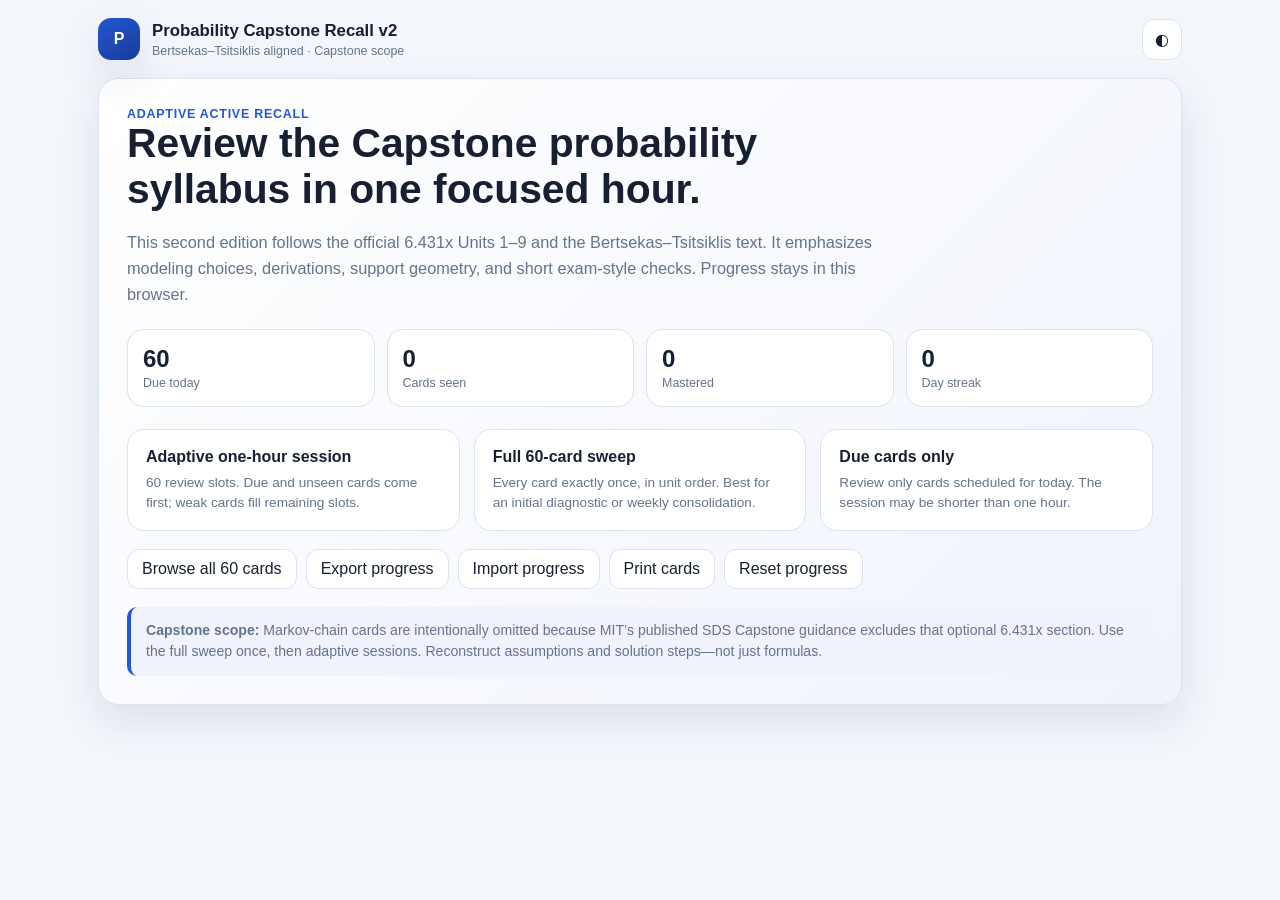
==== commit d12d7f0d: "Upgrade flashcard app to Bertsekas–Tsitsiklis aligned v2" ====
--- a/index.html
+++ b/index.html
@@ -4,117 +4,23 @@
 <meta charset="utf-8">
 <meta name="viewport" content="width=device-width, initial-scale=1, viewport-fit=cover">
 <meta name="theme-color" content="#101827">
-<title>MITx Probability Capstone — 60 Recall Cards</title>
-<style>
-:root{
-  --bg:#f3f6fb; --panel:#ffffff; --text:#172033; --muted:#64748b; --line:#dbe3ee;
-  --accent:#2457d6; --accent2:#183b95; --good:#147d52; --warn:#a45b00; --bad:#b42318;
-  --shadow:0 16px 40px rgba(24,39,75,.10); --radius:20px;
-}
-[data-theme="dark"]{
-  --bg:#0b1220; --panel:#121c2e; --text:#edf3ff; --muted:#9eb0c9; --line:#29364c;
-  --accent:#78a4ff; --accent2:#a9c3ff; --good:#65d6a2; --warn:#ffbc66; --bad:#ff817a;
-  --shadow:0 18px 44px rgba(0,0,0,.32);
-}
-*{box-sizing:border-box}
-html,body{margin:0;min-height:100%;background:var(--bg);color:var(--text);font-family:Inter,ui-sans-serif,-apple-system,BlinkMacSystemFont,"Segoe UI",Roboto,Arial,sans-serif}
-button,select,input{font:inherit}
-button{cursor:pointer}
-.app{max-width:1120px;margin:0 auto;padding:18px 18px 48px}
-.topbar{display:flex;justify-content:space-between;align-items:center;gap:12px;margin-bottom:18px}
-.brand{display:flex;align-items:center;gap:12px}
-.logo{width:42px;height:42px;border-radius:13px;background:linear-gradient(145deg,var(--accent),var(--accent2));display:grid;place-items:center;color:white;font-weight:800;box-shadow:var(--shadow)}
-.brand h1{font-size:1.05rem;margin:0}.brand p{font-size:.78rem;color:var(--muted);margin:3px 0 0}
-.icon-btn{border:1px solid var(--line);background:var(--panel);color:var(--text);border-radius:12px;padding:10px 12px}
-.screen{display:none}.screen.active{display:block}
-.hero{background:linear-gradient(135deg,var(--panel),color-mix(in srgb,var(--accent) 7%,var(--panel)));border:1px solid var(--line);border-radius:var(--radius);padding:28px;box-shadow:var(--shadow)}
-.hero h2{font-size:clamp(1.6rem,4vw,2.55rem);line-height:1.12;margin:0 0 10px;max-width:760px}
-.hero .lead{color:var(--muted);font-size:1.02rem;max-width:780px;line-height:1.6}
-.stats{display:grid;grid-template-columns:repeat(4,1fr);gap:12px;margin:22px 0}
-.stat{border:1px solid var(--line);background:var(--panel);border-radius:16px;padding:15px}
-.stat strong{display:block;font-size:1.5rem}.stat span{font-size:.78rem;color:var(--muted)}
-.mode-grid{display:grid;grid-template-columns:repeat(3,1fr);gap:14px;margin-top:18px}
-.mode{border:1px solid var(--line);background:var(--panel);color:var(--text);border-radius:17px;padding:18px;text-align:left;transition:.16s transform,.16s border-color}
-.mode:hover{transform:translateY(-2px);border-color:var(--accent)}
-.mode b{display:block;margin-bottom:7px}.mode span{font-size:.85rem;color:var(--muted);line-height:1.45}
-.tools{display:flex;flex-wrap:wrap;gap:9px;margin-top:18px}
-.primary{border:0;background:var(--accent);color:white;border-radius:12px;padding:11px 15px;font-weight:700}
-.secondary{border:1px solid var(--line);background:var(--panel);color:var(--text);border-radius:12px;padding:10px 14px}
-.note{margin-top:18px;padding:13px 15px;border-left:4px solid var(--accent);background:color-mix(in srgb,var(--accent) 7%,var(--panel));border-radius:10px;color:var(--muted);line-height:1.5;font-size:.88rem}
-.study-head{display:grid;grid-template-columns:1fr auto;gap:16px;align-items:center;margin-bottom:12px}
-.progress-wrap{min-width:0}.progress-label{display:flex;justify-content:space-between;color:var(--muted);font-size:.82rem;margin-bottom:7px}
-.progress{height:9px;background:var(--line);border-radius:999px;overflow:hidden}.progress>div{height:100%;background:var(--accent);width:0;transition:width .25s}
-.timer{width:76px;height:76px;border-radius:50%;display:grid;place-items:center;border:6px solid var(--line);font-size:1.25rem;font-weight:800;background:var(--panel)}
-.timer.low{border-color:var(--warn)}.timer.done{border-color:var(--bad)}
-.card{background:var(--panel);border:1px solid var(--line);border-radius:24px;box-shadow:var(--shadow);min-height:540px;display:flex;flex-direction:column;overflow:hidden}
-.card-top{padding:20px 24px;border-bottom:1px solid var(--line);display:flex;justify-content:space-between;gap:12px;align-items:flex-start}
-.eyebrow{font-size:.78rem;color:var(--accent);font-weight:800;text-transform:uppercase;letter-spacing:.06em}.card-title{font-size:1.4rem;margin:5px 0 0}
-.card-id{font-variant-numeric:tabular-nums;color:var(--muted);font-size:.82rem}
-.card-body{padding:30px 28px;flex:1;display:flex;flex-direction:column}
-.prompt-label{font-size:.75rem;text-transform:uppercase;letter-spacing:.08em;color:var(--muted);font-weight:800}
-.prompt{font-size:clamp(1.3rem,3.2vw,2rem);line-height:1.35;margin:11px 0 22px;max-width:900px}
-.recall-hint{color:var(--muted);line-height:1.55;padding:14px 16px;border:1px dashed var(--line);border-radius:13px}
-.answer{display:none;animation:fade .2s ease}.answer.visible{display:block}
-.answer ul{margin:0 0 18px;padding-left:22px}.answer li{margin:0 0 11px;line-height:1.54}
-.formula{padding:14px 16px;background:color-mix(in srgb,var(--accent) 8%,var(--panel));border:1px solid color-mix(in srgb,var(--accent) 28%,var(--line));border-radius:13px;font-family:"SFMono-Regular",Consolas,monospace;line-height:1.55;overflow-wrap:anywhere}
-.callouts{display:grid;grid-template-columns:1fr 1fr;gap:12px;margin-top:14px}
-.callout{border:1px solid var(--line);border-radius:13px;padding:13px 14px;line-height:1.45;font-size:.9rem}
-.callout b{display:block;margin-bottom:4px}.trap b{color:var(--bad)}.check b{color:var(--good)}
-.card-actions{padding:18px 24px;border-top:1px solid var(--line)}
-.reveal-row{display:flex;justify-content:center;gap:10px}.reveal{min-width:210px}
-.rating-row{display:none;grid-template-columns:repeat(4,1fr);gap:9px}.rating-row.visible{display:grid}
-.rate{border:1px solid var(--line);background:var(--panel);color:var(--text);border-radius:12px;padding:11px 7px;font-weight:750}
-.rate small{display:block;font-size:.68rem;color:var(--muted);font-weight:500;margin-top:3px}
-.rate.again{border-color:color-mix(in srgb,var(--bad) 55%,var(--line))}.rate.hard{border-color:color-mix(in srgb,var(--warn) 55%,var(--line))}
-.rate.good{border-color:color-mix(in srgb,var(--good) 55%,var(--line))}.rate.easy{border-color:color-mix(in srgb,var(--accent) 55%,var(--line))}
-.session-footer{display:flex;justify-content:space-between;gap:10px;align-items:center;margin-top:13px;color:var(--muted);font-size:.78rem}
-kbd{border:1px solid var(--line);border-bottom-width:2px;background:var(--panel);border-radius:5px;padding:1px 5px;color:var(--muted)}
-.modal{position:fixed;inset:0;background:rgba(4,10,20,.58);display:none;align-items:center;justify-content:center;padding:18px;z-index:20}
-.modal.open{display:flex}.modal-panel{background:var(--panel);border:1px solid var(--line);border-radius:20px;box-shadow:var(--shadow);width:min(900px,100%);max-height:88vh;display:flex;flex-direction:column}
-.modal-head{padding:18px 20px;border-bottom:1px solid var(--line);display:flex;justify-content:space-between;gap:12px;align-items:center}.modal-head h3{margin:0}
-.modal-body{padding:18px 20px;overflow:auto}.filters{display:grid;grid-template-columns:1fr 230px;gap:10px;margin-bottom:14px}
-.filters input,.filters select{width:100%;border:1px solid var(--line);background:var(--panel);color:var(--text);padding:11px;border-radius:11px}
-.library-item{display:grid;grid-template-columns:52px 1fr auto;gap:12px;align-items:center;border-top:1px solid var(--line);padding:13px 2px}
-.library-item:first-of-type{border-top:0}.pill{font-size:.72rem;padding:5px 8px;border-radius:999px;background:color-mix(in srgb,var(--accent) 10%,var(--panel));color:var(--accent);font-weight:800}
-.library-item h4{margin:0 0 4px}.library-item p{margin:0;color:var(--muted);font-size:.8rem;line-height:1.35}
-.due{font-size:.72rem;color:var(--muted);text-align:right}
-.complete{background:var(--panel);border:1px solid var(--line);border-radius:var(--radius);padding:34px;box-shadow:var(--shadow);text-align:center}
-.complete h2{font-size:2rem;margin:5px 0 10px}.complete p{color:var(--muted);line-height:1.55}
-.complete-grid{display:grid;grid-template-columns:repeat(3,1fr);gap:12px;margin:24px auto;max-width:650px}
-@keyframes fade{from{opacity:.2;transform:translateY(4px)}to{opacity:1;transform:none}}
-@media(max-width:760px){
- .app{padding:12px 12px 32px}.hero{padding:21px}.stats{grid-template-columns:repeat(2,1fr)}.mode-grid{grid-template-columns:1fr}
- .card{min-height:620px}.card-top{padding:17px}.card-body{padding:23px 18px}.card-actions{padding:15px}
- .callouts{grid-template-columns:1fr}.rating-row{grid-template-columns:repeat(2,1fr)}.filters{grid-template-columns:1fr}
- .complete-grid{grid-template-columns:1fr}.brand p{display:none}
-}
-@media print{
- body{background:#fff;color:#111}
- .app,.modal{display:none!important}
- .print-deck{display:block!important}
- .print-card{break-after:page;padding:18mm 16mm;font-family:Arial,sans-serif}
- .print-card h1{font-size:20pt;margin:0 0 4mm}
- .print-card h2{font-size:12pt;margin:0 0 7mm;color:#444}
- .print-card .print-prompt{font-size:15pt;line-height:1.4;margin:0 0 7mm}
- .print-card li{font-size:11pt;line-height:1.45;margin-bottom:3mm}
- .print-card .print-formula{font-family:monospace;border:1px solid #aaa;padding:4mm;margin:6mm 0}
- .print-card p{font-size:10.5pt;line-height:1.4}
-}
-.print-deck{display:none}
-</style>
+<title>MITx Probability Capstone v2 — 60 Recall Cards</title>
+<link rel="stylesheet" href="styles-1.css">
+<link rel="stylesheet" href="styles-2.css">
+<link rel="stylesheet" href="styles-3.css">
 </head>
 <body>
 <div class="app">
   <header class="topbar">
-    <div class="brand"><div class="logo">P</div><div><h1>Probability Capstone Recall</h1><p>MITx 6.431x · 60 one-minute cards</p></div></div>
+    <div class="brand"><div class="logo">P</div><div><h1>Probability Capstone Recall v2</h1><p>Bertsekas–Tsitsiklis aligned · Capstone scope</p></div></div>
     <div><button class="icon-btn" id="themeBtn" aria-label="Toggle theme">◐</button></div>
   </header>
 
   <main id="home" class="screen active">
     <section class="hero">
       <div class="eyebrow">Adaptive active recall</div>
-      <h2>Cover the probability course in one focused hour.</h2>
-      <p class="lead">Each card gives you a recall prompt first. Reconstruct the concept and formula, reveal the answer, then grade your retrieval. Progress and review dates stay in this browser.</p>
+      <h2>Review the Capstone probability syllabus in one focused hour.</h2>
+      <p class="lead">This second edition follows the official 6.431x Units 1–9 and the Bertsekas–Tsitsiklis text. It emphasizes modeling choices, derivations, support geometry, and short exam-style checks. Progress stays in this browser.</p>
       <div class="stats">
         <div class="stat"><strong id="dueStat">60</strong><span>Due today</span></div>
         <div class="stat"><strong id="seenStat">0</strong><span>Cards seen</span></div>
@@ -134,7 +40,7 @@
         <button class="secondary" id="resetBtn">Reset progress</button>
         <input type="file" id="importFile" accept=".json" hidden>
       </div>
-      <div class="note"><b>Recommended routine:</b> use the full sweep on day 1. After that, use the adaptive session daily. Spend roughly 30–40 seconds recalling before revealing, then use the remainder of the minute to correct gaps.</div>
+      <div class="note"><b>Capstone scope:</b> Markov-chain cards are intentionally omitted because MIT’s published SDS Capstone guidance excludes that optional 6.431x section. Use the full sweep once, then adaptive sessions. Reconstruct assumptions and solution steps—not just formulas.</div>
     </section>
   </main>
 
@@ -212,248 +118,17 @@
 </div>
 <div id="printDeck" class="print-deck"></div>
 
-<script>
-const CARDS = [{"id": 1, "unit_no": 1, "unit": "Probability models and axioms", "lecture": "Lecture 1", "title": "Build a probability model", "front": "Given an uncertain experiment, what are the three ingredients of a probability model, and how should you choose them?", "points": ["The sample space Ω lists all mutually exclusive outcomes at the resolution needed for the question. An event A is a subset of Ω. The probability law P assigns probabilities to events.", "A useful model is neither maximally detailed nor vague: outcomes that lead to different answers must be distinguishable, while irrelevant physical detail should be omitted.", "After defining Ω, translate every verbal condition into an event before calculating. Most mistakes begin with an ambiguous sample space or an event that does not match the wording."], "formula": "Model = (Ω, events, P).  An event A occurs exactly when the realized outcome ω belongs to A.", "trap": "Changing the sample space halfway through a solution without changing the probability law.", "check": "For two coin tosses, choose Ω={HH,HT,TH,TT}; the event “exactly one head” is {HT,TH}."}, {"id": 2, "unit_no": 1, "unit": "Probability models and axioms", "lecture": "Lecture 1", "title": "Axioms and their consequences", "front": "State the probability axioms and derive the complement, monotonicity, and two-event addition rules.", "points": ["Nonnegativity: P(A)≥0. Normalization: P(Ω)=1. Countable additivity: for pairwise disjoint A₁,A₂,…, P(∪Aᵢ)=ΣP(Aᵢ).", "From Ω=A∪Aᶜ with disjoint pieces, P(Aᶜ)=1−P(A). If A⊆B, write B=A∪(B\\A), so P(A)≤P(B).", "For arbitrary A and B, add P(A)+P(B) and subtract the overlap counted twice: P(A∪B)=P(A)+P(B)−P(A∩B)."], "formula": "P(Aᶜ)=1−P(A);  P(A∪B)=P(A)+P(B)−P(A∩B).", "trap": "Using P(A∪B)=P(A)+P(B) when A and B are not disjoint.", "check": "If P(A)=0.6, P(B)=0.5, and P(A∩B)=0.3, then P(A∪B)=0.8."}, {"id": 3, "unit_no": 1, "unit": "Probability models and axioms", "lecture": "Lecture 1", "title": "Bounds and continuity of probability", "front": "What probability bounds are useful when exact calculation is difficult, and what does continuity of probability mean?", "points": ["The union bound requires no independence: P(∪ᵢAᵢ)≤ΣᵢP(Aᵢ). It is often loose but converts a complicated failure event into simpler pieces.", "Bonferroni’s lower bound for two events is P(A∩B)≥P(A)+P(B)−1. More generally, probabilities must remain between zero and one and respect set inclusion.", "If Aₙ increases to A, then P(Aₙ)→P(A). If Aₙ decreases to A, then P(Aₙ)→P(A). These facts justify limits of expanding or shrinking event sequences."], "formula": "P(∪ᵢAᵢ)≤ΣᵢP(Aᵢ);  P(A∩B)≥P(A)+P(B)−1.", "trap": "Assuming a small union bound is an exact probability rather than an upper bound.", "check": "If ten component-failure events each have probability 0.001, system failure is at most 0.01."}, {"id": 4, "unit_no": 1, "unit": "Probability models and axioms", "lecture": "Lecture 1", "title": "Uniform finite and geometric models", "front": "When can probability be computed by counting or by area/volume ratios?", "points": ["In a finite uniform model, every elementary outcome has probability 1/|Ω|, so P(A)=|A|/|Ω|. Uniformity must be justified by symmetry or the experiment, not assumed.", "In a continuous uniform model over a region R, probabilities are ratios of length, area, or volume: P(A)=measure(A∩R)/measure(R). Individual points have probability zero.", "Before using a ratio, verify that the underlying distribution is uniform in the chosen coordinates. Uniform angle, uniform radius, and uniform area describe different models."], "formula": "Finite: P(A)=|A|/|Ω|.  Geometric: P(A)=measure(A∩R)/measure(R).", "trap": "Treating equally described outcomes as equally likely; for example, sums of two dice are not uniform.", "check": "A point uniform in a disk is not obtained by choosing the radius uniformly; the radial CDF must be r²/R²."}, {"id": 5, "unit_no": 2, "unit": "Conditioning and independence", "lecture": "Lecture 2", "title": "Conditional probability", "front": "What does conditioning do to a probability model, and how is P(A|B) computed?", "points": ["Conditioning on B means that B is known to have occurred. Outcomes outside B are discarded, and probabilities inside B are renormalized.", "For P(B)>0, P(A|B)=P(A∩B)/P(B). The numerator is the probability that both the target and the evidence occur.", "Always identify the new universe after conditioning. In a finite uniform model, if outcomes within B remain equally likely, P(A|B)=|A∩B|/|B|."], "formula": "P(A|B)=P(A∩B)/P(B), provided P(B)>0.", "trap": "Confusing P(A|B) with P(B|A); the denominators and interpretations differ.", "check": "From a 52-card deck, given that a card is a face card, the probability it is a king is 4/12=1/3."}, {"id": 6, "unit_no": 2, "unit": "Conditioning and independence", "lecture": "Lecture 2", "title": "Multiplication and chain rules", "front": "How do you convert conditional probabilities into joint probabilities for sequential events?", "points": ["Rearranging the conditional-probability definition gives P(A∩B)=P(A)P(B|A)=P(B)P(A|B).", "For a sequence, expand one event at a time: P(A₁∩···∩Aₙ)=P(A₁)P(A₂|A₁)···P(Aₙ|A₁∩···∩Aₙ₋₁).", "Probability trees encode this rule: multiply along a path, then add probabilities of disjoint paths that produce the same final event."], "formula": "P(∩ᵢAᵢ)=P(A₁)∏ᵢ₌₂ⁿ P(Aᵢ | A₁∩···∩Aᵢ₋₁).", "trap": "Multiplying marginal probabilities when the stages are dependent.", "check": "Without replacement, P(two aces)=4/52·3/51, not (4/52)²."}, {"id": 7, "unit_no": 2, "unit": "Conditioning and independence", "lecture": "Lecture 2", "title": "Law of total probability", "front": "How does a partition turn a difficult probability into a weighted sum of simpler conditional probabilities?", "points": ["Let B₁,…,Bₙ be disjoint events whose union is Ω and with positive probabilities. Then every occurrence of A happens through exactly one Bᵢ.", "Therefore P(A)=ΣᵢP(A∩Bᵢ)=ΣᵢP(A|Bᵢ)P(Bᵢ). The P(Bᵢ) values are mixture weights.", "Choose a partition based on a hidden cause, first-stage outcome, or parameter value that makes P(A|Bᵢ) easy."], "formula": "P(A)=Σᵢ P(A|Bᵢ)P(Bᵢ).", "trap": "Using overlapping Bᵢ events, which double-counts outcomes.", "check": "If 30% of items come from line 1 with 2% defects and 70% from line 2 with 5% defects, P(defect)=0.3·0.02+0.7·0.05=0.041."}, {"id": 8, "unit_no": 2, "unit": "Conditioning and independence", "lecture": "Lecture 2", "title": "Bayes’ rule", "front": "How do you reverse a conditional probability, and what are prior, likelihood, evidence, and posterior?", "points": ["Bayes’ rule updates the probability of a cause Bᵢ after observing evidence A. The prior is P(Bᵢ); the likelihood is P(A|Bᵢ).", "The denominator P(A)=ΣⱼP(A|Bⱼ)P(Bⱼ) normalizes all competing hypotheses. The result P(Bᵢ|A) is the posterior.", "Posterior odds equal prior odds times the likelihood ratio. This is often the fastest way to compare two hypotheses."], "formula": "P(Bᵢ|A)=P(A|Bᵢ)P(Bᵢ) / ΣⱼP(A|Bⱼ)P(Bⱼ).", "trap": "Ignoring the base rate P(Bᵢ), especially in medical-test or rare-event problems.", "check": "A highly accurate test can still have a low positive predictive value when the disease is very rare."}, {"id": 9, "unit_no": 2, "unit": "Conditioning and independence", "lecture": "Lecture 3", "title": "Independence versus disjointness", "front": "What does independence mean, and why is it almost the opposite of disjointness?", "points": ["A and B are independent when P(A∩B)=P(A)P(B). If P(B)>0, this is equivalent to P(A|B)=P(A): learning B does not change A’s probability.", "Disjoint events satisfy A∩B=∅. If both have positive probability, they cannot be independent because occurrence of one rules out the other.", "Independence is preserved by complements: if A and B are independent, then Aᶜ and B, A and Bᶜ, and Aᶜ and Bᶜ are independent."], "formula": "A ⟂ B ⇔ P(A∩B)=P(A)P(B).", "trap": "Calling mutually exclusive outcomes independent.", "check": "For one die roll, “even” and “greater than 3” are not disjoint; verify whether 2/6 equals (3/6)(3/6)."}, {"id": 10, "unit_no": 2, "unit": "Conditioning and independence", "lecture": "Lecture 3", "title": "Mutual, pairwise, and conditional independence", "front": "Distinguish pairwise independence, mutual independence, and conditional independence.", "points": ["Pairwise independence checks every pair. Mutual independence requires that every subcollection factorize: P(∩ᵢ∈S Aᵢ)=∏ᵢ∈S P(Aᵢ) for every S.", "Pairwise independence does not imply mutual independence. A standard example uses two independent fair bits X,Y and Z=X⊕Y: each pair is independent, but all three are constrained.", "Conditional independence given C means P(A∩B|C)=P(A|C)P(B|C). Conditioning can create dependence or remove it, so unconditional independence does not settle the conditional question."], "formula": "A ⟂ B | C ⇔ P(A∩B|C)=P(A|C)P(B|C).", "trap": "Checking only pairs when a problem asks whether several events are independent.", "check": "Common-cause variables are often dependent marginally but independent after conditioning on the cause."}, {"id": 11, "unit_no": 3, "unit": "Counting", "lecture": "Lecture 4", "title": "Product rule and permutations", "front": "How do you count ordered constructions, permutations, and selections without replacement?", "points": ["The product rule says that if stage i has nᵢ choices for every preceding partial construction, the total is ∏nᵢ.", "There are n! permutations of n distinct objects. The number of ordered k-tuples selected without replacement is n(n−1)···(n−k+1)=n!/(n−k)!.", "Ask whether order matters and whether repetition is allowed before choosing a formula. With replacement and order, k positions from n choices give nᵏ."], "formula": "nPₖ=n!/(n−k)!;  with replacement and order: nᵏ.", "trap": "Using n! when only k positions are filled, or when objects are not distinct.", "check": "The number of 3-person ordered podiums from 10 people is 10·9·8=720."}, {"id": 12, "unit_no": 3, "unit": "Counting", "lecture": "Lecture 4", "title": "Combinations and subset counting", "front": "When should you use combinations, and how do complementary counts simplify probability?", "points": ["When order does not matter, the number of k-element subsets of n distinct objects is C(n,k)=n!/[k!(n−k)!].", "Each unordered subset corresponds to k! orderings, explaining why nPₖ/k!=C(n,k). Symmetry C(n,k)=C(n,n−k) is often useful.", "For “at least one” or “not all” events, count the complement. Example: number of length-n binary strings containing at least one 1 is 2ⁿ−1."], "formula": "C(n,k)=n!/[k!(n−k)!].", "trap": "Counting the same group multiple times because its internal order is irrelevant.", "check": "A 5-card hand from 52 cards has C(52,5) possibilities, not 52·51·50·49·48."}, {"id": 13, "unit_no": 3, "unit": "Counting", "lecture": "Lecture 4", "title": "Multinomial counting", "front": "How do you count arrangements with repeated categories or allocate n labeled items into category sizes n₁,…,nᵣ?", "points": ["If n labeled positions contain n₁ objects of type 1, …, nᵣ of type r, where Σnᵢ=n, the number of distinct category sequences is n!/(n₁!···nᵣ!).", "This is also the number of ways to partition n labeled objects into labeled groups of prescribed sizes: choose group 1, then group 2, and so on.", "The multinomial theorem expands (x₁+···+xᵣ)ⁿ with coefficients n!/(n₁!···nᵣ!)."], "formula": "Multinomial coefficient = n!/(n₁!n₂!···nᵣ!),  Σnᵢ=n.", "trap": "Forgetting whether the groups themselves are labeled; unlabeled equal-sized groups require additional division.", "check": "The number of sequences with 3 A’s, 2 B’s, and 1 C is 6!/(3!2!1!)=60."}, {"id": 14, "unit_no": 3, "unit": "Counting", "lecture": "Lecture 4", "title": "Counting-based probability workflow", "front": "What disciplined workflow prevents most counting errors in probability problems?", "points": ["First define a uniform sample space. Then count the denominator and favorable outcomes using the same representation and the same notion of order.", "Break complicated counts into disjoint cases, or count a complement. If objects are assigned sequentially, multiply choices; if alternative cases cannot overlap, add them.", "Sanity-check against bounds and small examples. A probability must be in [0,1], and a count cannot exceed the denominator."], "formula": "For a justified uniform model, P(A)=number of favorable outcomes / number of possible outcomes.", "trap": "Counting the numerator as unordered hands while counting the denominator as ordered sequences.", "check": "For exactly two heads in five fair tosses, favorable sequences are C(5,2), denominator 2⁵, giving 10/32."}, {"id": 15, "unit_no": 4, "unit": "Discrete random variables", "lecture": "Lecture 5", "title": "Random variables, PMFs, and CDFs", "front": "What is a discrete random variable, and how do its PMF and CDF encode its distribution?", "points": ["A random variable X is a function from outcomes to numbers. Different outcomes may map to the same value, so probabilities of values are obtained by collecting their preimages.", "The PMF pX(x)=P(X=x) is nonnegative and sums to one. The CDF FX(x)=P(X≤x) is nondecreasing, right-continuous, and approaches 0 and 1 at the extremes.", "For a discrete X, jumps of the CDF equal point masses: pX(x)=FX(x)−FX(x⁻)."], "formula": "pX(x)=P(X=x);  FX(x)=Σ_{t≤x}pX(t).", "trap": "Treating the PMF value pX(x) as a density height that can exceed one; PMF values themselves cannot exceed one.", "check": "If X is a die roll, FX(3.5)=P(X≤3)=1/2."}, {"id": 16, "unit_no": 4, "unit": "Discrete random variables", "lecture": "Lecture 5", "title": "Expectation and LOTUS", "front": "How is expectation computed, and why can you evaluate E[g(X)] without first deriving the PMF of g(X)?", "points": ["The expectation is a probability-weighted average: E[X]=Σx·pX(x), when the sum is absolutely well-defined.", "The law of the unconscious statistician gives E[g(X)]=Σg(x)pX(x). It uses X’s distribution directly and avoids deriving a new distribution.", "Expectation describes long-run average, not the most likely value. It can lie outside the support, as with a fair die whose mean is 3.5."], "formula": "E[g(X)]=Σₓ g(x)pX(x).", "trap": "Replacing E[g(X)] with g(E[X]); they are generally unequal unless g is linear or special conditions hold.", "check": "For a fair die, E[X²]=(1²+···+6²)/6=91/6."}, {"id": 17, "unit_no": 4, "unit": "Discrete random variables", "lecture": "Lecture 5", "title": "Linearity and indicator variables", "front": "Why are indicator variables one of the most powerful tools for expected counts?", "points": ["For event A, the indicator I_A equals 1 when A occurs and 0 otherwise. Its expectation is E[I_A]=P(A).", "If N counts how many properties occur, write N=ΣIᵢ. Then E[N]=ΣP(Aᵢ) by linearity, even when the indicators are dependent.", "Linearity always holds when expectations exist: E[aX+bY+c]=aE[X]+bE[Y]+c. Independence is not required."], "formula": "E[ΣᵢXᵢ]=ΣᵢE[Xᵢ];  E[I_A]=P(A).", "trap": "Unnecessarily computing the full distribution of a count when only its expectation is requested.", "check": "The expected number of fixed points in a random permutation of n items is n·(1/n)=1."}, {"id": 18, "unit_no": 4, "unit": "Discrete random variables", "lecture": "Lecture 6", "title": "Variance and standard deviation", "front": "What does variance measure, and which identities make it easy to compute?", "points": ["Variance measures squared spread around the mean: Var(X)=E[(X−μ)²]. The standard deviation is √Var(X) and has the same units as X.", "The computational identity Var(X)=E[X²]−(E[X])² is often faster. Variance is nonnegative and equals zero exactly when X is constant with probability one.", "Shifts do not change variance; scaling by a multiplies variance by a²: Var(aX+b)=a²Var(X)."], "formula": "Var(X)=E[X²]−(E[X])²;  Var(aX+b)=a²Var(X).", "trap": "Using Var(aX+b)=aVar(X) instead of a²Var(X).", "check": "For Bernoulli(p), E[X]=p and Var(X)=p−p²=p(1−p)."}, {"id": 19, "unit_no": 4, "unit": "Discrete random variables", "lecture": "Lecture 5", "title": "Bernoulli and binomial distributions", "front": "When is a random variable binomial, and what are its PMF, mean, and variance?", "points": ["A Bernoulli(p) variable records one success. A binomial X counts successes in n independent trials with the same success probability p.", "For k successes, choose their locations in C(n,k) ways and multiply the path probability pᵏ(1−p)ⁿ⁻ᵏ.", "Representing X as a sum of n independent Bernoulli variables immediately gives E[X]=np and Var(X)=np(1−p)."], "formula": "P(X=k)=C(n,k)pᵏ(1−p)ⁿ⁻ᵏ;  E[X]=np;  Var(X)=np(1−p).", "trap": "Using a binomial model when trials are dependent, p changes, or sampling is without replacement from a small population.", "check": "Exactly 3 successes in 10 independent trials has probability C(10,3)p³(1−p)⁷."}, {"id": 20, "unit_no": 4, "unit": "Discrete random variables", "lecture": "Lecture 5", "title": "Geometric distribution and memorylessness", "front": "What does a geometric random variable model, and what exactly is the memoryless property?", "points": ["With support {1,2,…}, X is the number of independent Bernoulli(p) trials until the first success. P(X=k)=(1−p)ᵏ⁻¹p.", "Its tail is P(X>k)=(1−p)ᵏ, mean 1/p, and variance (1−p)/p².", "Memorylessness means P(X>s+t | X>s)=P(X>t). After s failures, the remaining waiting time has the original distribution."], "formula": "P(X=k)=(1−p)ᵏ⁻¹p;  P(X>s+t|X>s)=P(X>t).", "trap": "Mixing conventions: some texts count failures before success and use support {0,1,…}.", "check": "If p=0.2, the expected trial of the first success is 5."}, {"id": 21, "unit_no": 4, "unit": "Discrete random variables", "lecture": "Lecture 5", "title": "Poisson distribution", "front": "What is the Poisson distribution, and when is it a useful approximation?", "points": ["A Poisson(λ) variable counts events with rate parameter λ in a fixed region or time interval. Its PMF is e⁻λ λᵏ/k! for k=0,1,….", "Its mean and variance are both λ. Independent Poisson variables add: if X∼Pois(λ) and Y∼Pois(μ), then X+Y∼Pois(λ+μ).", "It approximates Binomial(n,p) when n is large, p is small, and np≈λ, especially for rare-event counts."], "formula": "P(X=k)=e⁻λ λᵏ/k!;  E[X]=Var(X)=λ.", "trap": "Using λ as a rate without multiplying by the interval length; over time t, the mean count is typically λt.", "check": "For λ=2, P(X=0)=e⁻²."}, {"id": 22, "unit_no": 4, "unit": "Discrete random variables", "lecture": "Lecture 6", "title": "Joint PMFs, marginals, and independence", "front": "How do you move between a joint PMF, marginal PMFs, and independence of discrete random variables?", "points": ["The joint PMF pX,Y(x,y)=P(X=x,Y=y) is nonnegative and sums to one over its support.", "Marginalize by summing out the other variable: pX(x)=Σy pX,Y(x,y). Probabilities of regions are sums of joint masses over the corresponding pairs.", "X and Y are independent exactly when pX,Y(x,y)=pX(x)pY(y) for every pair. A factorization must also respect the support."], "formula": "pX(x)=ΣᵧpX,Y(x,y);  X⟂Y ⇔ pX,Y(x,y)=pX(x)pY(y).", "trap": "Seeing an algebraic product inside the support but ignoring a nonrectangular support that prevents independence.", "check": "If p(x,y)=1/4 on {(0,0),(0,1),(1,0),(1,1)}, then X and Y are independent fair bits."}, {"id": 23, "unit_no": 4, "unit": "Discrete random variables", "lecture": "Lecture 7", "title": "Conditional PMFs and iterated expectation", "front": "How are conditional distributions of random variables defined, and how do they recover unconditional quantities?", "points": ["For pY(y)>0, pX|Y(x|y)=pX,Y(x,y)/pY(y). For each fixed y, it is a valid PMF over x.", "The conditional mean E[X|Y=y]=Σx·pX|Y(x|y). As Y varies, E[X|Y] is itself a random variable and a function of Y.", "Averaging conditional means recovers the overall mean: E[X]=Σy E[X|Y=y]pY(y)=E[E[X|Y]]."], "formula": "pX|Y(x|y)=pX,Y(x,y)/pY(y);  E[X]=E[E[X|Y]].", "trap": "Forgetting that conditional quantities depend on the conditioning value y.", "check": "Condition on a first-stage choice when it makes the distribution of X simple, then average over that choice."}, {"id": 24, "unit_no": 5, "unit": "Continuous random variables", "lecture": "Lecture 8", "title": "PDFs, CDFs, and interval probabilities", "front": "How does a probability density differ from a probability, and how are probabilities obtained from a PDF?", "points": ["A PDF fX(x) is nonnegative and integrates to one. Probability is area: P(a≤X≤b)=∫ₐᵇfX(x)dx.", "For a continuous variable, P(X=x)=0 even where fX(x)>0. A density value can exceed one because it has units of probability per unit x.", "The CDF is FX(x)=∫₋∞ˣfX(t)dt. Where differentiable, fX(x)=F′X(x). Endpoint inclusion does not matter for continuous variables."], "formula": "FX(x)=∫₋∞ˣ fX(t)dt;  P(a<X≤b)=FX(b)−FX(a).", "trap": "Interpreting fX(x) as P(X=x).", "check": "A uniform density on [0,0.5] has height 2, which is valid because its total area is one."}, {"id": 25, "unit_no": 5, "unit": "Continuous random variables", "lecture": "Lecture 8", "title": "Continuous expectation and variance", "front": "How are expectation, moments, and variance computed for a continuous random variable?", "points": ["Replace sums by integrals: E[g(X)]=∫g(x)fX(x)dx over the support, assuming absolute integrability where required.", "The mean is a balance point of the density, while the variance measures spread: Var(X)=∫(x−μ)²fX(x)dx.", "The same computational identity holds as in the discrete case: Var(X)=E[X²]−μ². Linearity of expectation also remains valid."], "formula": "E[g(X)]=∫ g(x)fX(x)dx;  Var(X)=E[X²]−(E[X])².", "trap": "Integrating over all real numbers without enforcing the actual support or piecewise density.", "check": "For X uniform on [a,b], E[X]=(a+b)/2 and Var(X)=(b−a)²/12."}, {"id": 26, "unit_no": 5, "unit": "Continuous random variables", "lecture": "Lecture 8", "title": "Uniform and exponential distributions", "front": "What are the key properties of continuous uniform and exponential random variables?", "points": ["If X∼Unif[a,b], fX(x)=1/(b−a) on [a,b]. Its probability is proportional to interval length, mean is (a+b)/2, and variance is (b−a)²/12.", "If T∼Exp(λ), fT(t)=λe⁻λt for t≥0, tail P(T>t)=e⁻λt, mean 1/λ, and variance 1/λ².", "The exponential is memoryless: P(T>s+t|T>s)=P(T>t). It models waiting time to the next event in a Poisson process."], "formula": "Exp(λ): f(t)=λe⁻λt, t≥0;  P(T>t)=e⁻λt.", "trap": "Confusing rate λ with mean; the mean is 1/λ.", "check": "For rate 4 per hour, the mean wait is 1/4 hour=15 minutes."}, {"id": 27, "unit_no": 5, "unit": "Continuous random variables", "lecture": "Lecture 8", "title": "Normal distribution and standardization", "front": "How do you standardize a normal random variable and translate probabilities to the standard normal?", "points": ["If X∼N(μ,σ²), then Z=(X−μ)/σ∼N(0,1). Use the standard-normal CDF Φ(z)=P(Z≤z).", "Thus P(a≤X≤b)=Φ((b−μ)/σ)−Φ((a−μ)/σ). Symmetry gives Φ(−z)=1−Φ(z).", "Linear transformations preserve normality: aX+b is normal with mean aμ+b and variance a²σ²."], "formula": "Z=(X−μ)/σ;  P(X≤x)=Φ((x−μ)/σ).", "trap": "Dividing by σ² instead of σ during standardization.", "check": "For X∼N(10,4), P(X≤12)=Φ(1) because σ=2."}, {"id": 28, "unit_no": 5, "unit": "Continuous random variables", "lecture": "Lecture 9", "title": "Joint PDFs and support geometry", "front": "How do you use a joint density, and why must the support be drawn before integrating?", "points": ["A joint PDF fX,Y(x,y) is nonnegative and integrates to one over its support S. Probabilities are double integrals over subsets of S.", "Marginals are obtained by integrating out the other variable, with limits determined by S: fX(x)=∫fX,Y(x,y)dy.", "Drawing the support reveals whether integration bounds depend on x or y and whether the region must be split into cases."], "formula": "P((X,Y)∈A)=∬_{A∩S} fX,Y(x,y)dxdy;  fX(x)=∫fX,Y(x,y)dy.", "trap": "Using rectangular bounds for a triangular or otherwise constrained support.", "check": "For support 0<y<x<1, the y-range at fixed x is 0<y<x."}, {"id": 29, "unit_no": 5, "unit": "Continuous random variables", "lecture": "Lecture 9", "title": "Conditional densities", "front": "How is a conditional density formed, and how should it be interpreted?", "points": ["For fY(y)>0, fX|Y(x|y)=fX,Y(x,y)/fY(y). For each fixed y, it integrates to one over the allowed x-values.", "Conditioning on Y=y is meaningful even though P(Y=y)=0; the conditional density is defined through a limiting or density ratio construction.", "Conditional expectations follow by integration: E[X|Y=y]=∫x fX|Y(x|y)dx."], "formula": "fX|Y(x|y)=fX,Y(x,y)/fY(y).", "trap": "Keeping the unconditional support of X instead of restricting it to values compatible with Y=y.", "check": "After deriving fX|Y, verify it is nonnegative and integrates to one for every valid y."}, {"id": 30, "unit_no": 5, "unit": "Continuous random variables", "lecture": "Lecture 10", "title": "Independence of continuous random variables", "front": "How can independence be identified from a joint density or CDF?", "points": ["X and Y are independent when FX,Y(x,y)=FX(x)FY(y) for all x,y. If densities exist, this is equivalent to fX,Y(x,y)=fX(x)fY(y) almost everywhere.", "Independence implies conditional and marginal densities agree: fX|Y(x|y)=fX(x) whenever defined.", "A factorized formula is not enough if the support is not a Cartesian product. Independence requires the full joint law, including its zero regions, to factor."], "formula": "X⟂Y ⇔ fX,Y(x,y)=fX(x)fY(y) almost everywhere.", "trap": "Ignoring support constraints such as x+y≤1.", "check": "A constant joint density on a rectangle factors into uniform marginals; on a triangle it generally does not."}, {"id": 31, "unit_no": 5, "unit": "Continuous random variables", "lecture": "Lecture 10", "title": "Discrete hypothesis with continuous evidence", "front": "How does Bayes’ rule work when the unknown hypothesis is discrete but the observation is continuous?", "points": ["Let H take discrete values hᵢ and observation Y have conditional density fY|H(y|hᵢ). After observing Y=y, posterior weights are proportional to likelihood density times prior probability.", "The normalizing denominator is the mixture density fY(y)=Σⱼ fY|H(y|hⱼ)P(H=hⱼ).", "Although a density is not a point probability, likelihood ratios of densities at the observed value correctly update the discrete hypotheses."], "formula": "P(H=hᵢ|Y=y)=fY|H(y|hᵢ)P(H=hᵢ) / ΣⱼfY|H(y|hⱼ)P(H=hⱼ).", "trap": "Multiplying by dy in only part of the calculation; the common infinitesimal factor cancels.", "check": "Classification with class priors and class-conditional densities is an application of this formula."}, {"id": 32, "unit_no": 5, "unit": "Continuous random variables", "lecture": "Lecture 9", "title": "Two-dimensional integration strategy", "front": "What is the safest procedure for probabilities and expectations involving two continuous random variables?", "points": ["Sketch the support and shade the target event. Decide whether vertical or horizontal slices produce simpler bounds.", "Write inner limits as functions of the outer variable. Split the integral whenever the event boundary or support changes form.", "For expectations, integrate g(x,y)fX,Y(x,y), not just the density. Reverse the order of integration only after rewriting the region correctly."], "formula": "E[g(X,Y)]=∬_S g(x,y)fX,Y(x,y)dxdy.", "trap": "Using bounds copied from the support while forgetting that the target event may further restrict them.", "check": "For P(X<Y), integrate only the portion of the support above the line y=x."}, {"id": 33, "unit_no": 6, "unit": "Further topics on random variables", "lecture": "Lecture 11", "title": "Transformations by the CDF method", "front": "How do you derive the distribution of Y=g(X), especially when g is not one-to-one?", "points": ["Start with FY(y)=P(g(X)≤y), translate the inequality into a set of x-values, and integrate or sum over that set. Differentiate if a density is needed.", "For a differentiable one-to-one transformation, fY(y)=fX(g⁻¹(y))·|d g⁻¹(y)/dy|.", "If several x-values map to the same y, sum the contribution from every inverse branch: Σ fX(xᵢ)/|g′(xᵢ)|."], "formula": "fY(y)=Σ_{xᵢ:g(xᵢ)=y} fX(xᵢ)/|g′(xᵢ)|.", "trap": "Using a single inverse branch for Y=X², which has both +√y and −√y preimages.", "check": "For Y=aX+b with a≠0, fY(y)=fX((y−b)/a)/|a|."}, {"id": 34, "unit_no": 6, "unit": "Further topics on random variables", "lecture": "Lecture 12", "title": "Discrete convolution", "front": "How do you find the PMF of a sum of independent discrete random variables?", "points": ["For S=X+Y, the event S=s can occur through disjoint pairs (x,s−x). Sum their joint probabilities.", "If X and Y are independent, pS(s)=Σx pX(x)pY(s−x). This operation is convolution.", "Convolution extends to more than two variables and explains why sums of independent Bernoulli variables are binomial and sums of independent Poisson variables are Poisson."], "formula": "pX+Y(s)=Σₓ pX(x)pY(s−x), for independent X,Y.", "trap": "Applying the product of marginals when X and Y are not independent.", "check": "The sum of two fair dice has probabilities proportional to 1,2,3,4,5,6,5,4,3,2,1."}, {"id": 35, "unit_no": 6, "unit": "Further topics on random variables", "lecture": "Lecture 12", "title": "Continuous convolution", "front": "How do you derive the density of the sum of independent continuous random variables?", "points": ["For S=X+Y with independent X,Y, fS(s)=∫fX(x)fY(s−x)dx. Integration limits are where both density factors are nonzero.", "Geometrically, integrate the joint density along the line x+y=s. Piecewise answers commonly arise as this line enters and leaves the support.", "Convolution of independent normal variables is normal, with means adding and variances adding."], "formula": "fX+Y(s)=∫₋∞∞ fX(x)fY(s−x)dx.", "trap": "Using fixed integration limits that include points outside one variable’s support.", "check": "The sum of two independent Unif[0,1] variables has a triangular density on [0,2]."}, {"id": 36, "unit_no": 6, "unit": "Further topics on random variables", "lecture": "Lecture 12", "title": "Covariance and correlation", "front": "What do covariance and correlation measure, and what do they not imply?", "points": ["Cov(X,Y)=E[(X−μX)(Y−μY)]=E[XY]−E[X]E[Y]. Its sign describes linear co-movement.", "Correlation ρ=Cov(X,Y)/(σXσY) is dimensionless and lies in [−1,1] when variances are positive.", "Independence implies zero covariance when moments exist, but zero covariance generally does not imply independence. For jointly normal variables, zero covariance does imply independence."], "formula": "Var(X+Y)=Var(X)+Var(Y)+2Cov(X,Y).", "trap": "Treating uncorrelated as independent for arbitrary distributions.", "check": "If Y=X² and X is symmetric about zero, Cov(X,Y) may be zero despite strong dependence."}, {"id": 37, "unit_no": 6, "unit": "Further topics on random variables", "lecture": "Lecture 13", "title": "Conditional expectation as a random variable", "front": "What is E[X|Y], and how should you reason about it before and after observing Y?", "points": ["For each y, compute m(y)=E[X|Y=y]. Before observing Y, m(Y) is a random variable because its value depends on random Y.", "It is the best mean-square predictor of X among all functions of Y. The prediction error X−E[X|Y] is orthogonal to every suitable function of Y.", "If X and Y are independent, E[X|Y]=E[X]. If X is already a function of Y, then E[X|Y]=X."], "formula": "E[X|Y]=m(Y), where m(y)=E[X|Y=y].", "trap": "Treating E[X|Y] as a fixed number instead of a function of the observed variable.", "check": "E[E[X|Y]]=E[X] is the tower property."}, {"id": 38, "unit_no": 6, "unit": "Further topics on random variables", "lecture": "Lecture 13", "title": "Total expectation and total variance", "front": "How do conditioning identities decompose a mean and a variance?", "points": ["The law of iterated expectation says E[X]=E[E[X|Y]]. It is useful when conditioning creates a simpler model.", "The law of total variance separates average residual uncertainty from variability of conditional means: Var(X)=E[Var(X|Y)]+Var(E[X|Y]).", "The first term is uncertainty remaining after Y is known; the second is uncertainty explained by changing values of Y."], "formula": "Var(X)=E[Var(X|Y)]+Var(E[X|Y]).", "trap": "Adding E[Var(X|Y)] and E[E[X|Y]]²; the second term must be a variance.", "check": "In a mixture model, total variance includes within-component variance plus between-component variance."}, {"id": 39, "unit_no": 6, "unit": "Further topics on random variables", "lecture": "Lecture 13", "title": "Random sums and Wald-type formulas", "front": "If S=X₁+···+X_N has a random number of terms, how are its mean and variance found?", "points": ["Condition on N. If Xᵢ are i.i.d. with mean μ and variance σ² and are independent of N, then E[S|N]=Nμ and Var(S|N)=Nσ².", "Applying total expectation gives E[S]=E[N]μ. Applying total variance gives Var(S)=E[N]σ²+Var(N)μ².", "The assumptions matter: dependence between N and the summands, or a stopping rule that violates the needed conditions, can invalidate the formulas."], "formula": "E[S]=E[N]μ;  Var(S)=E[N]σ²+Var(N)μ².", "trap": "Using Var(S)=E[N]σ² only and forgetting variation in the random count.", "check": "For a compound Poisson sum with N∼Pois(λ), Var(S)=λ(σ²+μ²)=λE[X₁²]."}, {"id": 40, "unit_no": 7, "unit": "Bayesian inference", "lecture": "Lecture 14", "title": "Bayesian model and posterior", "front": "What are the components of a Bayesian inference problem, and how is the posterior constructed?", "points": ["Treat the unknown parameter Θ as a random variable with prior distribution pΘ or fΘ. Specify how data X are generated through a likelihood pX|Θ or fX|Θ.", "After observing x, posterior density or mass is proportional to likelihood times prior: posterior ∝ p(x|θ)p(θ).", "The normalizing evidence is obtained by summing or integrating over θ. It also gives the marginal probability or density of the data."], "formula": "p(θ|x)=p(x|θ)p(θ)/p(x), with p(x)=Σ or ∫ p(x|θ)p(θ)dθ.", "trap": "Calling p(x|θ) a probability distribution over θ; as a likelihood, it need not normalize over θ.", "check": "Write the generative direction Θ→X first, then reverse it with Bayes’ rule."}, {"id": 41, "unit_no": 7, "unit": "Bayesian inference", "lecture": "Lecture 14", "title": "Discrete-parameter Bayesian updating", "front": "How do repeated conditionally independent observations update a finite set of hypotheses?", "points": ["Given Θ=θ, if observations X₁,…,Xₙ are conditionally independent, the likelihood factors: p(x₁,…,xₙ|θ)=∏ᵢp(xᵢ|θ).", "Posterior odds between θ₁ and θ₂ equal prior odds times the product of likelihood ratios for all observations.", "Independent evidence accumulates additively on the log-odds scale, which prevents numerical underflow and clarifies how each datum shifts belief."], "formula": "Posterior odds = prior odds × ∏ᵢ [p(xᵢ|θ₁)/p(xᵢ|θ₂)].", "trap": "Assuming observations are marginally independent; the needed factorization is conditional on Θ.", "check": "Two observations can be dependent marginally because they share the same unknown parameter."}, {"id": 42, "unit_no": 7, "unit": "Bayesian inference", "lecture": "Lecture 14", "title": "Beta–Binomial conjugacy", "front": "How does a Beta prior update after Bernoulli observations, and what is the posterior mean?", "points": ["Let Θ∼Beta(a,b), and given Θ=θ observe n Bernoulli trials with s successes and n−s failures.", "The likelihood contributes θˢ(1−θ)ⁿ⁻ˢ, so the posterior is Beta(a+s,b+n−s). The prior parameters act like pseudo-counts.", "The posterior mean is (a+s)/(a+b+n), a weighted compromise between the prior mean a/(a+b) and sample proportion s/n."], "formula": "Beta(a,b)+s successes,f failures → Beta(a+s,b+f).", "trap": "Using a+s−1 and b+f−1 as posterior parameters; the exponents are parameters minus one.", "check": "With a uniform Beta(1,1) prior and 7 successes in 10 trials, posterior is Beta(8,4)."}, {"id": 43, "unit_no": 7, "unit": "Bayesian inference", "lecture": "Lecture 14", "title": "Posterior predictive distribution", "front": "How do you predict a future observation while accounting for parameter uncertainty?", "points": ["Do not simply plug in one parameter estimate unless asked. Average the future-data model over the posterior: p(xnew|data)=∫p(xnew|θ)p(θ|data)dθ.", "This incorporates both process randomness and uncertainty about θ. As data accumulate, the posterior concentrates and plug-in prediction may become a good approximation.", "In the Beta–Bernoulli model, the predictive probability of the next success equals the posterior mean of Θ."], "formula": "p(xnew|x)=∫ p(xnew|θ)p(θ|x)dθ.", "trap": "Using the prior predictive after data have already been observed.", "check": "Under Beta(a+s,b+f), P(next success|data)=(a+s)/(a+b+s+f)."}, {"id": 44, "unit_no": 7, "unit": "Bayesian inference", "lecture": "Lecture 15", "title": "Linear Gaussian observation model", "front": "For a normal prior and normal measurement noise, what is the posterior mean and variance?", "points": ["Suppose Θ∼N(μ₀,σ₀²) and Y=Θ+W with independent W∼N(0,σW²). The posterior is normal.", "Posterior precision is the sum of prior and measurement precisions: 1/σpost²=1/σ₀²+1/σW².", "The posterior mean is a precision-weighted average of μ₀ and y. A low-variance source receives more weight because it is more precise."], "formula": "σpost²=(1/σ₀²+1/σW²)⁻¹;  μpost=σpost²(μ₀/σ₀²+y/σW²).", "trap": "Weighting in direct proportion to variance rather than inverse variance.", "check": "If measurement noise is tiny, μpost is close to y; if it is huge, μpost remains close to μ₀."}, {"id": 45, "unit_no": 7, "unit": "Bayesian inference", "lecture": "Lecture 16", "title": "MMSE estimation", "front": "Which estimator minimizes mean squared error, and how is the minimum error characterized?", "points": ["Among all estimators g(X), the conditional mean ĝ(X)=E[Θ|X] minimizes E[(Θ−g(X))²].", "Use the decomposition E[(Θ−g(X))²]=E[(Θ−E[Θ|X])²]+E[(E[Θ|X]−g(X))²]. The cross term vanishes.", "The minimum mean squared error is E[Var(Θ|X)]. It measures the expected posterior uncertainty remaining after observing X."], "formula": "gMMSE(X)=E[Θ|X];  MMSE=E[Var(Θ|X)].", "trap": "Choosing the posterior mode for a squared-error objective; the posterior mean is optimal for squared error.", "check": "Under absolute-error loss, the posterior median—not necessarily the mean—is optimal."}, {"id": 46, "unit_no": 7, "unit": "Bayesian inference", "lecture": "Lecture 16", "title": "MAP, ML, and posterior mean", "front": "How do maximum likelihood, MAP, and posterior-mean estimators differ?", "points": ["ML chooses θ maximizing p(x|θ) and ignores the prior. MAP chooses θ maximizing p(θ|x), equivalently likelihood times prior.", "The posterior mean averages θ under the posterior and is MMSE-optimal. MAP is mode-based and can differ sharply for skewed or multimodal posteriors.", "With a flat prior, MAP may coincide with ML. With abundant regular data, prior influence often diminishes, but this is not automatic in every model."], "formula": "θML=argmaxθ p(x|θ);  θMAP=argmaxθ p(x|θ)p(θ);  θMMSE=E[Θ|x].", "trap": "Assuming the three estimators are interchangeable.", "check": "A prior can regularize MAP away from an unstable ML estimate."}, {"id": 47, "unit_no": 7, "unit": "Bayesian inference", "lecture": "Lecture 17", "title": "Linear least mean squares estimation", "front": "What is the best affine estimator of X from Y, and when does it equal the full MMSE estimator?", "points": ["The scalar LMMSE estimator has form aY+b and minimizes mean squared error over affine functions.", "Solving the orthogonality equations gives ĤX=μX+[Cov(X,Y)/Var(Y)](Y−μY), when Var(Y)>0.", "Its error variance is Var(X)−Cov(X,Y)²/Var(Y). If X and Y are jointly normal, the conditional mean is affine, so LMMSE equals MMSE."], "formula": "ĤX_L=μX + Cov(X,Y)/Var(Y)·(Y−μY).", "trap": "Claiming LMMSE is globally optimal for non-Gaussian variables; it is only best within the affine class.", "check": "If Cov(X,Y)=0, the best affine predictor is the constant μX."}, {"id": 48, "unit_no": 8, "unit": "Limit theorems and classical statistics", "lecture": "Lecture 18", "title": "Markov and Chebyshev inequalities", "front": "How do Markov’s and Chebyshev’s inequalities bound tails using limited information?", "points": ["For nonnegative X and a>0, Markov: P(X≥a)≤E[X]/a. It uses only nonnegativity and the mean.", "Apply Markov to (X−μ)² to obtain Chebyshev: P(|X−μ|≥a)≤σ²/a², or P(|X−μ|≥kσ)≤1/k².", "These bounds are distribution-free and can be loose. They are valuable for proofs and worst-case guarantees when the exact distribution is unknown."], "formula": "P(X≥a)≤E[X]/a;  P(|X−μ|≥a)≤σ²/a².", "trap": "Applying Markov directly to a variable that can be negative.", "check": "Chebyshev guarantees at least 75% of mass lies within 2 standard deviations of the mean."}, {"id": 49, "unit_no": 8, "unit": "Limit theorems and classical statistics", "lecture": "Lecture 18", "title": "Convergence in probability and WLLN", "front": "What does convergence in probability mean, and what does the weak law of large numbers assert?", "points": ["Xₙ converges in probability to c when, for every ε>0, P(|Xₙ−c|>ε)→0.", "For i.i.d. variables with finite mean μ and variance σ², the sample mean X̄ₙ has mean μ and variance σ²/n.", "Chebyshev then gives P(|X̄ₙ−μ|≥ε)≤σ²/(nε²)→0. Thus averages stabilize around the population mean, even though individual observations remain random."], "formula": "X̄ₙ → μ in probability;  Var(X̄ₙ)=σ²/n.", "trap": "Interpreting WLLN as saying every sample path eventually stays near μ; that is a stronger almost-sure statement.", "check": "Doubling n halves the variance of the sample mean, not its standard deviation."}, {"id": 50, "unit_no": 8, "unit": "Limit theorems and classical statistics", "lecture": "Lecture 19", "title": "Central Limit Theorem", "front": "State the CLT and explain what it approximates.", "points": ["For i.i.d. Xᵢ with mean μ and finite positive variance σ², Zₙ=(ΣXᵢ−nμ)/(σ√n) converges in distribution to N(0,1).", "Equivalently, X̄ₙ is approximately N(μ,σ²/n) for large n. The CLT approximates the distribution of a standardized sum, not the distribution of each Xᵢ.", "Accuracy depends on n and the underlying skewness or tail behavior. Heavy-tailed variables may require very large n or violate the finite-variance assumption."], "formula": "(ΣXᵢ−nμ)/(σ√n) ⇒ N(0,1).", "trap": "Standardizing by nσ instead of σ√n.", "check": "For a binomial count, use μ=np and σ=√[np(1−p)]."}, {"id": 51, "unit_no": 8, "unit": "Limit theorems and classical statistics", "lecture": "Lecture 19", "title": "Normal approximations and continuity correction", "front": "How do you apply the CLT to a discrete sum such as a binomial count?", "points": ["For S∼Bin(n,p) with np and n(1−p) reasonably large, approximate S by N(np,np(1−p)).", "Use continuity correction because a discrete mass at k corresponds approximately to the continuous interval [k−0.5,k+0.5].", "For example, P(S≤k)≈Φ((k+0.5−np)/√[np(1−p)]). Standardize only after applying the 0.5 boundary adjustment."], "formula": "P(S≤k)≈Φ((k+0.5−np)/√[np(1−p)]).", "trap": "Using k rather than k+0.5 for a cumulative discrete probability.", "check": "For P(a≤S≤b), use continuous boundaries a−0.5 and b+0.5."}, {"id": 52, "unit_no": 8, "unit": "Limit theorems and classical statistics", "lecture": "Lecture 20", "title": "Estimators, bias, variance, and MSE", "front": "How are the quality and sampling behavior of an estimator evaluated?", "points": ["An estimator ĥθ=T(X₁,…,Xₙ) is a random variable before data are observed. Its distribution over repeated samples is the sampling distribution.", "Bias is E[ĥθ]−θ. Mean squared error decomposes as MSE=Var(ĥθ)+Bias².", "An unbiased estimator is not automatically best; a slightly biased estimator can have much smaller variance and MSE. Consistency means ĥθ approaches θ as n grows."], "formula": "MSE(ĥθ)=E[(ĥθ−θ)²]=Var(ĥθ)+Bias(ĥθ)².", "trap": "Confusing the unknown fixed parameter θ with the random estimator ĥθ.", "check": "The sample mean is unbiased for μ and has variance σ²/n under i.i.d. sampling."}, {"id": 53, "unit_no": 8, "unit": "Limit theorems and classical statistics", "lecture": "Lecture 20", "title": "Confidence intervals and hypothesis tests", "front": "What are the correct repeated-sampling interpretations of a confidence interval and a p-value?", "points": ["A 95% confidence procedure produces intervals that contain the fixed parameter in 95% of repeated samples under the model. After observing one interval, the frequentist parameter is not random.", "A p-value is the probability, assuming the null hypothesis, of a test statistic at least as incompatible with the null as the observed statistic.", "Type I error rejects a true null; its designed probability is the significance level α. Type II error fails to reject a false null; power is one minus Type II error."], "formula": "Typical large-sample CI: estimate ± critical value × standard error.", "trap": "Interpreting a p-value as P(H₀ is true | data), or a 95% CI as giving a 95% posterior probability without a Bayesian model.", "check": "Failure to reject H₀ is not proof that H₀ is true."}, {"id": 54, "unit_no": 9, "unit": "Bernoulli and Poisson processes", "lecture": "Lecture 21", "title": "Bernoulli process", "front": "What defines a Bernoulli process, and what are the distributions of its counts and increments?", "points": ["A Bernoulli process is a sequence X₁,X₂,… of independent Bernoulli(p) trials. The count Sₙ=Σᵢ₌₁ⁿXᵢ is Binomial(n,p).", "Counts over disjoint blocks are independent because they depend on disjoint sets of independent trials. The distribution of a block count depends only on its length.", "The process has stationary independent increments in discrete time. Many waiting-time and counting results follow from switching between trials and successes."], "formula": "Sₙ∼Bin(n,p);  E[Sₙ]=np;  Var(Sₙ)=np(1−p).", "trap": "Assuming block counts are independent when the underlying trials are not independent.", "check": "Sₙ₊ₘ−Sₙ counts successes in the next m trials and is Binomial(m,p), independent of Sₙ."}, {"id": 55, "unit_no": 9, "unit": "Bernoulli and Poisson processes", "lecture": "Lecture 21", "title": "Arrival times in a Bernoulli process", "front": "What distributions describe the first success and the time of the r-th success?", "points": ["The first-success time T₁ is geometric: P(T₁=k)=(1−p)ᵏ⁻¹p.", "The r-th success time Tᵣ has a negative-binomial form. For Tᵣ=k, trial k must be a success and exactly r−1 successes must occur in the first k−1 trials.", "Interarrival times between successive successes are independent geometric variables because after each success the future trials restart probabilistically."], "formula": "P(Tᵣ=k)=C(k−1,r−1)pʳ(1−p)ᵏ⁻ʳ,  k≥r.", "trap": "Using C(k,r) rather than C(k−1,r−1); the final trial is fixed as a success.", "check": "E[Tᵣ]=r/p because it is the sum of r geometric waiting times."}, {"id": 56, "unit_no": 9, "unit": "Bernoulli and Poisson processes", "lecture": "Lecture 22", "title": "Poisson process fundamentals", "front": "What properties define a Poisson process, and what is the count distribution over an interval?", "points": ["A rate-λ Poisson process N(t) has N(0)=0, independent increments, and stationary increments. Counts in an interval of length t are Poisson(λt).", "For small h, P(one arrival in h)=λh+o(h), P(two or more)=o(h), and P(no arrival)=1−λh+o(h).", "Interarrival times are independent Exp(λ), and the k-th arrival time is a sum of k exponentials, hence Gamma/Erlang."], "formula": "N(t+s)−N(s)∼Pois(λt);  P(N(t)=k)=e⁻λt(λt)ᵏ/k!.", "trap": "Confusing N(t), a count, with T₁, a waiting time.", "check": "E[N(t)]=Var(N(t))=λt, while E[T₁]=1/λ."}, {"id": 57, "unit_no": 9, "unit": "Bernoulli and Poisson processes", "lecture": "Lecture 23", "title": "Splitting, merging, and conditional arrival times", "front": "What happens when Poisson processes are merged or arrivals are independently classified?", "points": ["The superposition of independent Poisson processes with rates λ₁,…,λᵣ is Poisson with rate Σλᵢ.", "If each arrival of a rate-λ process is independently labeled type A with probability p, type-A and type-B processes are independent Poisson processes with rates pλ and (1−p)λ.", "Conditional on N(t)=n, the n unordered arrival times are i.i.d. Uniform(0,t); the ordered arrival times are their order statistics."], "formula": "Merge: λtotal=Σλᵢ.  Thin: λA=pλ, λB=(1−p)λ.", "trap": "Assuming split processes are independent when labels are assigned using a dependent rule.", "check": "Given one arrival by time t, its arrival time is uniform on (0,t)."}, {"id": 58, "unit_no": 10, "unit": "Markov chains", "lecture": "Lecture 24", "title": "Finite-state Markov chains", "front": "What is the Markov property, and how are state distributions propagated?", "points": ["A discrete-time Markov chain satisfies P(Xₙ₊₁=j | Xₙ=i, past)=P(Xₙ₊₁=j | Xₙ=i)=Pᵢⱼ.", "The transition matrix P has nonnegative entries and each row sums to one. If the row vector μₙ is the distribution of Xₙ, then μₙ₊₁=μₙP.", "The n-step transition matrix is Pⁿ: (Pⁿ)ᵢⱼ=P(Xₙ=j|X₀=i). This follows from the Chapman–Kolmogorov equations."], "formula": "μₙ=μ₀Pⁿ;  P^(m+n)=P^mP^n.", "trap": "Multiplying in the wrong direction because row-vector and column-vector conventions differ.", "check": "Check that each row of a proposed transition matrix sums to one."}, {"id": 59, "unit_no": 10, "unit": "Markov chains", "lecture": "Lecture 25", "title": "Steady state and long-run behavior", "front": "What is a stationary distribution, and when do state probabilities converge to it?", "points": ["A stationary distribution π satisfies π=πP, πᵢ≥0, and Σπᵢ=1. If X₀∼π, every Xₙ has distribution π.", "A finite irreducible chain has a unique stationary distribution. Convergence from every initial distribution additionally requires aperiodicity.", "Periodicity can prevent pointwise convergence even when a unique stationary distribution exists. Long-run time averages may still converge under broader conditions."], "formula": "Solve π=πP together with Σᵢπᵢ=1.", "trap": "Solving only π=πP and forgetting normalization, or claiming convergence without checking periodicity.", "check": "A two-state chain that alternates deterministically has stationary distribution (1/2,1/2) but does not converge from a fixed starting state."}, {"id": 60, "unit_no": 10, "unit": "Markov chains", "lecture": "Lecture 26", "title": "Absorption probabilities and expected times", "front": "How are absorption probabilities and expected hitting times computed by first-step analysis?", "points": ["Let hᵢ be the probability of eventually reaching target set A from state i. Set hᵢ=1 on A, hᵢ=0 on competing absorbing failure states, and hᵢ=ΣⱼPᵢⱼhⱼ elsewhere.", "For expected hitting time mᵢ, set mᵢ=0 on A and mᵢ=1+ΣⱼPᵢⱼmⱼ outside A. The +1 counts the first transition.", "These linear equations come from conditioning on the next state. Verify that the desired hitting time is finite before interpreting a finite solution."], "formula": "hᵢ=ΣⱼPᵢⱼhⱼ;  mᵢ=1+ΣⱼPᵢⱼmⱼ, with boundary conditions.", "trap": "Omitting boundary conditions or the +1 in the expected-time equation.", "check": "First-step analysis is the Markov-chain version of the law of total probability and total expectation."}];
-const KEY="mitx-probability-cards-v1";
-const THEME_KEY="mitx-probability-theme";
-const DAY=86400000;
-let db=loadDB();
-let session=[], cursor=0, current=null, revealed=false, seconds=60, timerHandle=null, paused=false, sessionStart=0, grades=[], sessionMode="adaptive";
-
-function todayKey(d=new Date()){ return new Date(d.getFullYear(),d.getMonth(),d.getDate()).getTime(); }
-function fmtDate(ms){ const d=new Date(ms); return d.toLocaleDateString(undefined,{month:"short",day:"numeric"}); }
-function defaultState(){ return {reps:0,interval:0,ease:2.5,due:todayKey(),lapses:0,last:null}; }
-function loadDB(){
-  try{
-    const parsed=JSON.parse(localStorage.getItem(KEY)||"{}");
-    return {cards:parsed.cards||{},history:parsed.history||[],streak:parsed.streak||0,lastStudy:parsed.lastStudy||null};
-  }catch(e){ return {cards:{},history:[],streak:0,lastStudy:null}; }
-}
-function saveDB(){ localStorage.setItem(KEY,JSON.stringify(db)); updateStats(); }
-function getState(id){ return {...defaultState(),...(db.cards[id]||{})}; }
-function isDue(id){ return getState(id).due<=todayKey(); }
-function mastery(id){ const s=getState(id); return s.reps>=3 && s.interval>=14; }
-
-function updateStats(){
-  const due=CARDS.filter(c=>isDue(c.id)).length;
-  const seen=CARDS.filter(c=>getState(c.id).last).length;
-  const mastered=CARDS.filter(c=>mastery(c.id)).length;
-  document.getElementById("dueStat").textContent=due;
-  document.getElementById("seenStat").textContent=seen;
-  document.getElementById("masteredStat").textContent=mastered;
-  document.getElementById("streakStat").textContent=db.streak||0;
-}
-function show(id){
-  document.querySelectorAll(".screen").forEach(x=>x.classList.remove("active"));
-  document.getElementById(id).classList.add("active");
-  window.scrollTo({top:0,behavior:"smooth"});
-}
-function priority(c){
-  const s=getState(c.id);
-  const overdue=Math.max(0,(todayKey()-s.due)/DAY);
-  const unseen=s.last?0:10000;
-  return unseen + overdue*100 + s.lapses*30 + Math.max(0,20-s.interval);
-}
-function buildSession(mode){
-  const all=[...CARDS];
-  if(mode==="sweep") return all;
-  if(mode==="due"){
-    const due=all.filter(c=>isDue(c.id)).sort((a,b)=>priority(b)-priority(a));
-    return due.length?due:all.sort((a,b)=>priority(b)-priority(a)).slice(0,10);
-  }
-  const ordered=all.sort((a,b)=>priority(b)-priority(a));
-  const result=[...ordered];
-  // Adaptive mode always provides 60 distinct opening reviews. "Again" cards are reinserted during the session.
-  return result.slice(0,60);
-}
-function startSession(mode){
-  sessionMode=mode; session=buildSession(mode); cursor=0; grades=[]; sessionStart=Date.now();
-  document.getElementById("sessionLabel").textContent=mode==="sweep"?"Full 60-card sweep":mode==="due"?"Due-card session":"Adaptive one-hour session";
-  show("study"); renderCard();
-}
-function renderCard(){
-  if(cursor>=session.length){ finishSession(); return; }
-  current=session[cursor]; revealed=false; paused=false; seconds=60;
-  document.getElementById("unitLabel").textContent=`Unit ${current.unit_no} · ${current.unit} · ${current.lecture}`;
-  document.getElementById("cardTitle").textContent=current.title;
-  document.getElementById("cardId").textContent=`Card ${String(current.id).padStart(2,"0")} / 60`;
-  document.getElementById("prompt").textContent=current.front;
-  document.getElementById("answerPoints").innerHTML=current.points.map(p=>`<li>${escapeHTML(p)}</li>`).join("");
-  document.getElementById("formula").textContent=current.formula;
-  document.getElementById("trap").textContent=current.trap;
-  document.getElementById("check").textContent=current.check;
-  document.getElementById("answerView").classList.remove("visible");
-  document.getElementById("frontView").style.display="block";
-  document.getElementById("revealRow").style.display="flex";
-  document.getElementById("ratingRow").classList.remove("visible");
-  document.getElementById("pauseBtn").textContent="Pause";
-  const total=session.length;
-  document.getElementById("progressText").textContent=`${cursor+1} / ${total}`;
-  document.getElementById("progressBar").style.width=`${(cursor/total)*100}%`;
-  updateIntervals();
-  resetTimer();
-}
-function escapeHTML(s){ return s.replace(/[&<>"']/g,m=>({"&":"&amp;","<":"&lt;",">":"&gt;","\"":"&quot;","'":"&#039;"}[m])); }
-function resetTimer(){
-  clearInterval(timerHandle); updateTimer();
-  timerHandle=setInterval(()=>{ if(!paused && seconds>0){ seconds--; updateTimer(); } },1000);
-}
-function updateTimer(){
-  const el=document.getElementById("timer");
-  el.textContent=`${Math.floor(seconds/60)}:${String(seconds%60).padStart(2,"0")}`;
-  el.classList.toggle("low",seconds<=15&&seconds>0); el.classList.toggle("done",seconds===0);
-}
-function reveal(){
-  if(revealed) return;
-  revealed=true;
-  document.getElementById("frontView").style.display="none";
-  document.getElementById("answerView").classList.add("visible");
-  document.getElementById("revealRow").style.display="none";
-  document.getElementById("ratingRow").classList.add("visible");
-}
-function previewIntervals(id){
-  const s=getState(id);
-  const calc=(r)=>{
-    let interval=s.interval||0,ease=s.ease||2.5,reps=s.reps||0;
-    if(r==="again") interval=1;
-    if(r==="hard") interval=reps===0?2:Math.max(2,Math.round(interval*1.2));
-    if(r==="good") interval=reps===0?1:(reps===1?6:Math.max(2,Math.round(interval*ease)));
-    if(r==="easy") interval=reps===0?4:Math.max(4,Math.round(interval*ease*1.3));
-    return interval;
-  };
-  return {again:calc("again"),hard:calc("hard"),good:calc("good"),easy:calc("easy")};
-}
-function updateIntervals(){
-  const n=previewIntervals(current.id);
-  ["again","hard","good","easy"].forEach(r=>document.getElementById(r+"Next").textContent=`next: ${n[r]} day${n[r]===1?"":"s"}`);
-}
-function grade(rating){
-  if(!revealed) return;
-  const old=getState(current.id);
-  let s={...old}; let interval=0;
-  if(rating==="again"){
-    s.reps=0; s.lapses=(s.lapses||0)+1; s.ease=Math.max(1.3,(s.ease||2.5)-0.2); interval=1;
-    // Reinsert a missed card several positions later for same-session retrieval.
-    const pos=Math.min(session.length,cursor+6);
-    session.splice(pos,0,current);
-    if(sessionMode!=="due" && session.length>60) session.pop();
-  }else if(rating==="hard"){
-    s.reps=(s.reps||0)+1; s.ease=Math.max(1.3,(s.ease||2.5)-0.15);
-    interval=old.reps===0?2:Math.max(2,Math.round((old.interval||1)*1.2));
-  }else if(rating==="good"){
-    s.reps=(s.reps||0)+1;
-    interval=old.reps===0?1:(old.reps===1?6:Math.max(2,Math.round((old.interval||1)*(old.ease||2.5))));
-  }else{
-    s.reps=(s.reps||0)+1; s.ease=Math.min(3.2,(s.ease||2.5)+0.15);
-    interval=old.reps===0?4:Math.max(4,Math.round((old.interval||1)*(old.ease||2.5)*1.3));
-  }
-  s.interval=interval; s.due=todayKey()+interval*DAY; s.last=Date.now(); s.lastRating=rating;
-  db.cards[current.id]=s; grades.push(rating); saveDB();
-  cursor++; renderCard();
-}
-function finishSession(){
-  clearInterval(timerHandle);
-  const elapsed=Math.max(1,Math.round((Date.now()-sessionStart)/60000));
-  const good=grades.filter(g=>g==="good"||g==="easy").length;
-  const pct=grades.length?Math.round(good/grades.length*100):0;
-  updateStreak();
-  db.history.push({date:Date.now(),reviews:grades.length,good:pct,minutes:elapsed});
-  db.history=db.history.slice(-100); saveDB();
-  document.getElementById("completeCards").textContent=grades.length;
-  document.getElementById("completeGood").textContent=pct+"%";
-  document.getElementById("completeTime").textContent=elapsed+"m";
-  document.getElementById("completeText").textContent=`You completed ${grades.length} retrievals. Cards graded Again will return sooner, while strong cards receive longer intervals.`;
-  show("complete");
-}
-function updateStreak(){
-  const t=todayKey(), last=db.lastStudy?todayKey(new Date(db.lastStudy)):null;
-  if(last===t) return;
-  db.streak=(last===t-DAY)?(db.streak||0)+1:1;
-  db.lastStudy=Date.now();
-}
-function endSession(){ if(confirm("End this session and keep reviews already recorded?")) finishSession(); }
-
-function openLibrary(){
-  const select=document.getElementById("unitFilter");
-  if(select.options.length===1){
-    [...new Set(CARDS.map(c=>c.unit_no))].forEach(n=>{
-      const c=CARDS.find(x=>x.unit_no===n), o=document.createElement("option");
-      o.value=n; o.textContent=`Unit ${n}: ${c.unit}`; select.appendChild(o);
-    });
-  }
-  renderLibrary(); document.getElementById("libraryModal").classList.add("open");
-}
-function renderLibrary(){
-  const q=document.getElementById("searchInput").value.toLowerCase().trim();
-  const unit=document.getElementById("unitFilter").value;
-  const filtered=CARDS.filter(c=>{
-    const hay=[c.title,c.front,c.formula,c.trap,c.check,...c.points].join(" ").toLowerCase();
-    return (!q||hay.includes(q)) && (!unit||String(c.unit_no)===unit);
-  });
-  document.getElementById("libraryList").innerHTML=filtered.map(c=>{
-    const s=getState(c.id);
-    return `<div class="library-item"><span class="pill">${String(c.id).padStart(2,"0")}</span><div><h4>${escapeHTML(c.title)}</h4><p>Unit ${c.unit_no} · ${escapeHTML(c.front)}</p></div><div class="due">${s.last?`Due ${fmtDate(s.due)}`:"New"}<br>${s.interval||0}d interval</div></div>`;
-  }).join("") || "<p>No cards match.</p>";
-}
-function exportProgress(){
-  const blob=new Blob([JSON.stringify(db,null,2)],{type:"application/json"});
-  const a=document.createElement("a"); a.href=URL.createObjectURL(blob); a.download="probability-card-progress.json"; a.click(); URL.revokeObjectURL(a.href);
-}
-function importProgress(file){
-  const r=new FileReader();
-  r.onload=()=>{
-    try{
-      const data=JSON.parse(r.result);
-      if(!data.cards) throw new Error("Missing card data");
-      db={cards:data.cards||{},history:data.history||[],streak:data.streak||0,lastStudy:data.lastStudy||null};
-      saveDB(); alert("Progress imported.");
-    }catch(e){ alert("Could not import that file: "+e.message); }
-  }; r.readAsText(file);
-}
-function resetProgress(){
-  if(confirm("Erase all scheduling history and restart all 60 cards?")){
-    localStorage.removeItem(KEY); db=loadDB(); updateStats();
-  }
-}
-function applyTheme(theme){
-  document.documentElement.dataset.theme=theme; localStorage.setItem(THEME_KEY,theme);
-}
-document.querySelectorAll(".mode").forEach(b=>b.addEventListener("click",()=>startSession(b.dataset.mode)));
-document.getElementById("revealBtn").addEventListener("click",reveal);
-document.getElementById("pauseBtn").addEventListener("click",()=>{paused=!paused;document.getElementById("pauseBtn").textContent=paused?"Resume":"Pause";});
-document.querySelectorAll(".rate").forEach(b=>b.addEventListener("click",()=>grade(b.dataset.rating)));
-document.getElementById("endBtn").addEventListener("click",endSession);
-document.getElementById("homeBtn").addEventListener("click",()=>show("home"));
-document.getElementById("browseBtn").addEventListener("click",openLibrary);
-document.getElementById("closeLibrary").addEventListener("click",()=>document.getElementById("libraryModal").classList.remove("open"));
-document.getElementById("libraryModal").addEventListener("click",e=>{if(e.target.id==="libraryModal")e.currentTarget.classList.remove("open");});
-document.getElementById("searchInput").addEventListener("input",renderLibrary);
-document.getElementById("unitFilter").addEventListener("change",renderLibrary);
-document.getElementById("exportBtn").addEventListener("click",exportProgress);
-document.getElementById("importBtn").addEventListener("click",()=>document.getElementById("importFile").click());
-document.getElementById("importFile").addEventListener("change",e=>e.target.files[0]&&importProgress(e.target.files[0]));
-document.getElementById("printBtn").addEventListener("click",()=>{
-  const deck=document.getElementById("printDeck");
-  deck.innerHTML=CARDS.map(c=>`<article class="print-card">
-    <h1>Card ${String(c.id).padStart(2,"0")} — ${escapeHTML(c.title)}</h1>
-    <h2>Unit ${c.unit_no}: ${escapeHTML(c.unit)} · ${escapeHTML(c.lecture)}</h2>
-    <div class="print-prompt"><b>Recall:</b> ${escapeHTML(c.front)}</div>
-    <ul>${c.points.map(p=>`<li>${escapeHTML(p)}</li>`).join("")}</ul>
-    <div class="print-formula">${escapeHTML(c.formula)}</div>
-    <p><b>Common trap:</b> ${escapeHTML(c.trap)}</p>
-    <p><b>Quick check:</b> ${escapeHTML(c.check)}</p>
-  </article>`).join("");
-  window.print();
-});
-document.getElementById("resetBtn").addEventListener("click",resetProgress);
-document.getElementById("themeBtn").addEventListener("click",()=>applyTheme(document.documentElement.dataset.theme==="dark"?"light":"dark"));
-document.addEventListener("keydown",e=>{
-  if(!document.getElementById("study").classList.contains("active")) return;
-  if(e.code==="Space"){e.preventDefault(); if(!revealed)reveal(); else {paused=!paused;document.getElementById("pauseBtn").textContent=paused?"Resume":"Pause";}}
-  if(revealed && ["1","2","3","4"].includes(e.key)) grade(["again","hard","good","easy"][Number(e.key)-1]);
-});
-applyTheme(localStorage.getItem(THEME_KEY)||((matchMedia("(prefers-color-scheme: dark)").matches)?"dark":"light"));
-updateStats();
-</script>
+<script src="cards-1.js"></script>
+<script src="cards-2.js"></script>
+<script src="cards-3.js"></script>
+<script src="cards-4.js"></script>
+<script src="cards-5.js"></script>
+<script src="cards-6.js"></script>
+<script src="cards-7.js"></script>
+<script src="cards-8.js"></script>
+<script src="app-1.js"></script>
+<script src="app-2.js"></script>
+<script src="app-3.js"></script>
+<script src="app-4.js"></script>
 </body>
 </html>
--- a/styles-1.css
+++ b/styles-1.css
@@ -0,0 +1,47 @@
+:root{
+  --bg:#f3f6fb; --panel:#ffffff; --text:#172033; --muted:#64748b; --line:#dbe3ee;
+  --accent:#2457d6; --accent2:#183b95; --good:#147d52; --warn:#a45b00; --bad:#b42318;
+  --shadow:0 16px 40px rgba(24,39,75,.10); --radius:20px;
+}
+[data-theme="dark"]{
+  --bg:#0b1220; --panel:#121c2e; --text:#edf3ff; --muted:#9eb0c9; --line:#29364c;
+  --accent:#78a4ff; --accent2:#a9c3ff; --good:#65d6a2; --warn:#ffbc66; --bad:#ff817a;
+  --shadow:0 18px 44px rgba(0,0,0,.32);
+}
+*{box-sizing:border-box}
+html,body{margin:0;min-height:100%;background:var(--bg);color:var(--text);font-family:Inter,ui-sans-serif,-apple-system,BlinkMacSystemFont,"Segoe UI",Roboto,Arial,sans-serif}
+button,select,input{font:inherit}
+button{cursor:pointer}
+.app{max-width:1120px;margin:0 auto;padding:18px 18px 48px}
+.topbar{display:flex;justify-content:space-between;align-items:center;gap:12px;margin-bottom:18px}
+.brand{display:flex;align-items:center;gap:12px}
+.logo{width:42px;height:42px;border-radius:13px;background:linear-gradient(145deg,var(--accent),var(--accent2));display:grid;place-items:center;color:white;font-weight:800;box-shadow:var(--shadow)}
+.brand h1{font-size:1.05rem;margin:0}.brand p{font-size:.78rem;color:var(--muted);margin:3px 0 0}
+.icon-btn{border:1px solid var(--line);background:var(--panel);color:var(--text);border-radius:12px;padding:10px 12px}
+.screen{display:none}.screen.active{display:block}
+.hero{background:linear-gradient(135deg,var(--panel),color-mix(in srgb,var(--accent) 7%,var(--panel)));border:1px solid var(--line);border-radius:var(--radius);padding:28px;box-shadow:var(--shadow)}
+.hero h2{font-size:clamp(1.6rem,4vw,2.55rem);line-height:1.12;margin:0 0 10px;max-width:760px}
+.hero .lead{color:var(--muted);font-size:1.02rem;max-width:780px;line-height:1.6}
+.stats{display:grid;grid-template-columns:repeat(4,1fr);gap:12px;margin:22px 0}
+.stat{border:1px solid var(--line);background:var(--panel);border-radius:16px;padding:15px}
+.stat strong{display:block;font-size:1.5rem}.stat span{font-size:.78rem;color:var(--muted)}
+.mode-grid{display:grid;grid-template-columns:repeat(3,1fr);gap:14px;margin-top:18px}
+.mode{border:1px solid var(--line);background:var(--panel);color:var(--text);border-radius:17px;padding:18px;text-align:left;transition:.16s transform,.16s border-color}
+.mode:hover{transform:translateY(-2px);border-color:var(--accent)}
+.mode b{display:block;margin-bottom:7px}.mode span{font-size:.85rem;color:var(--muted);line-height:1.45}
+.tools{display:flex;flex-wrap:wrap;gap:9px;margin-top:18px}
+.primary{border:0;background:var(--accent);color:white;border-radius:12px;padding:11px 15px;font-weight:700}
+.secondary{border:1px solid var(--line);background:var(--panel);color:var(--text);border-radius:12px;padding:10px 14px}
+.note{margin-top:18px;padding:13px 15px;border-left:4px solid var(--accent);background:color-mix(in srgb,var(--accent) 7%,var(--panel));border-radius:10px;color:var(--muted);line-height:1.5;font-size:.88rem}
+.study-head{display:grid;grid-template-columns:1fr auto;gap:16px;align-items:center;margin-bottom:12px}
+.progress-wrap{min-width:0}.progress-label{display:flex;justify-content:space-between;color:var(--muted);font-size:.82rem;margin-bottom:7px}
+.progress{height:9px;background:var(--line);border-radius:999px;overflow:hidden}.progress>div{height:100%;background:var(--accent);width:0;transition:width .25s}
+.timer{width:76px;height:76px;border-radius:50%;display:grid;place-items:center;border:6px solid var(--line);font-size:1.25rem;font-weight:800;background:var(--panel)}
+.timer.low{border-color:var(--warn)}.timer.done{border-color:var(--bad)}
+.card{background:var(--panel);border:1px solid var(--line);border-radius:24px;box-shadow:var(--shadow);min-height:540px;display:flex;flex-direction:column;overflow:hidden}
+.card-top{padding:20px 24px;border-bottom:1px solid var(--line);display:flex;justify-content:space-between;gap:12px;align-items:flex-start}
+.eyebrow{font-size:.78rem;color:var(--accent);font-weight:800;text-transform:uppercase;letter-spacing:.06em}.card-title{font-size:1.4rem;margin:5px 0 0}
+.card-id{font-variant-numeric:tabular-nums;color:var(--muted);font-size:.82rem}
+.card-body{padding:30px 28px;flex:1;display:flex;flex-direction:column}
+.prompt-label{font-size:.75rem;text-transform:uppercase;letter-spacing:.08em;color:var(--muted);font-weight:800}
+.prompt{font-size:clamp(1.3rem,3.2vw,2rem);line-height:1.35;margin:11px 0 22px;max-width:900px}
--- a/styles-2.css
+++ b/styles-2.css
@@ -0,0 +1,44 @@
+.recall-hint{color:var(--muted);line-height:1.55;padding:14px 16px;border:1px dashed var(--line);border-radius:13px}
+.answer{display:none;animation:fade .2s ease}.answer.visible{display:block}
+.answer ul{margin:0 0 18px;padding-left:22px}.answer li{margin:0 0 11px;line-height:1.54}
+.formula{padding:14px 16px;background:color-mix(in srgb,var(--accent) 8%,var(--panel));border:1px solid color-mix(in srgb,var(--accent) 28%,var(--line));border-radius:13px;font-family:"SFMono-Regular",Consolas,monospace;line-height:1.55;overflow-wrap:anywhere}
+.callouts{display:grid;grid-template-columns:1fr 1fr;gap:12px;margin-top:14px}
+.callout{border:1px solid var(--line);border-radius:13px;padding:13px 14px;line-height:1.45;font-size:.9rem}
+.callout b{display:block;margin-bottom:4px}.trap b{color:var(--bad)}.check b{color:var(--good)}
+.card-actions{padding:18px 24px;border-top:1px solid var(--line)}
+.reveal-row{display:flex;justify-content:center;gap:10px}.reveal{min-width:210px}
+.rating-row{display:none;grid-template-columns:repeat(4,1fr);gap:9px}.rating-row.visible{display:grid}
+.rate{border:1px solid var(--line);background:var(--panel);color:var(--text);border-radius:12px;padding:11px 7px;font-weight:750}
+.rate small{display:block;font-size:.68rem;color:var(--muted);font-weight:500;margin-top:3px}
+.rate.again{border-color:color-mix(in srgb,var(--bad) 55%,var(--line))}.rate.hard{border-color:color-mix(in srgb,var(--warn) 55%,var(--line))}
+.rate.good{border-color:color-mix(in srgb,var(--good) 55%,var(--line))}.rate.easy{border-color:color-mix(in srgb,var(--accent) 55%,var(--line))}
+.session-footer{display:flex;justify-content:space-between;gap:10px;align-items:center;margin-top:13px;color:var(--muted);font-size:.78rem}
+kbd{border:1px solid var(--line);border-bottom-width:2px;background:var(--panel);border-radius:5px;padding:1px 5px;color:var(--muted)}
+.modal{position:fixed;inset:0;background:rgba(4,10,20,.58);display:none;align-items:center;justify-content:center;padding:18px;z-index:20}
+.modal.open{display:flex}.modal-panel{background:var(--panel);border:1px solid var(--line);border-radius:20px;box-shadow:var(--shadow);width:min(900px,100%);max-height:88vh;display:flex;flex-direction:column}
+.modal-head{padding:18px 20px;border-bottom:1px solid var(--line);display:flex;justify-content:space-between;gap:12px;align-items:center}.modal-head h3{margin:0}
+.modal-body{padding:18px 20px;overflow:auto}.filters{display:grid;grid-template-columns:1fr 230px;gap:10px;margin-bottom:14px}
+.filters input,.filters select{width:100%;border:1px solid var(--line);background:var(--panel);color:var(--text);padding:11px;border-radius:11px}
+.library-item{display:grid;grid-template-columns:52px 1fr auto;gap:12px;align-items:center;border-top:1px solid var(--line);padding:13px 2px}
+.library-item:first-of-type{border-top:0}.pill{font-size:.72rem;padding:5px 8px;border-radius:999px;background:color-mix(in srgb,var(--accent) 10%,var(--panel));color:var(--accent);font-weight:800}
+.library-item h4{margin:0 0 4px}.library-item p{margin:0;color:var(--muted);font-size:.8rem;line-height:1.35}
+.due{font-size:.72rem;color:var(--muted);text-align:right}
+.complete{background:var(--panel);border:1px solid var(--line);border-radius:var(--radius);padding:34px;box-shadow:var(--shadow);text-align:center}
+.complete h2{font-size:2rem;margin:5px 0 10px}.complete p{color:var(--muted);line-height:1.55}
+.complete-grid{display:grid;grid-template-columns:repeat(3,1fr);gap:12px;margin:24px auto;max-width:650px}
+@keyframes fade{from{opacity:.2;transform:translateY(4px)}to{opacity:1;transform:none}}
+@media(max-width:760px){
+ .app{padding:12px 12px 32px}.hero{padding:21px}.stats{grid-template-columns:repeat(2,1fr)}.mode-grid{grid-template-columns:1fr}
+ .card{min-height:620px}.card-top{padding:17px}.card-body{padding:23px 18px}.card-actions{padding:15px}
+ .callouts{grid-template-columns:1fr}.rating-row{grid-template-columns:repeat(2,1fr)}.filters{grid-template-columns:1fr}
+ .complete-grid{grid-template-columns:1fr}.brand p{display:none}
+}
+@media print{
+ body{background:#fff;color:#111}
+ .app,.modal{display:none!important}
+ .print-deck{display:block!important}
+ .print-card{break-after:page;padding:18mm 16mm;font-family:Arial,sans-serif}
+ .print-card h1{font-size:20pt;margin:0 0 4mm}
+ .print-card h2{font-size:12pt;margin:0 0 7mm;color:#444}
+ .print-card .print-prompt{font-size:15pt;line-height:1.4;margin:0 0 7mm}
+ .print-card li{font-size:11pt;line-height:1.45;margin-bottom:3mm}
--- a/styles-3.css
+++ b/styles-3.css
@@ -0,0 +1,4 @@
+ .print-card .print-formula{font-family:monospace;border:1px solid #aaa;padding:4mm;margin:6mm 0}
+ .print-card p{font-size:10.5pt;line-height:1.4}
+}
+.print-deck{display:none}
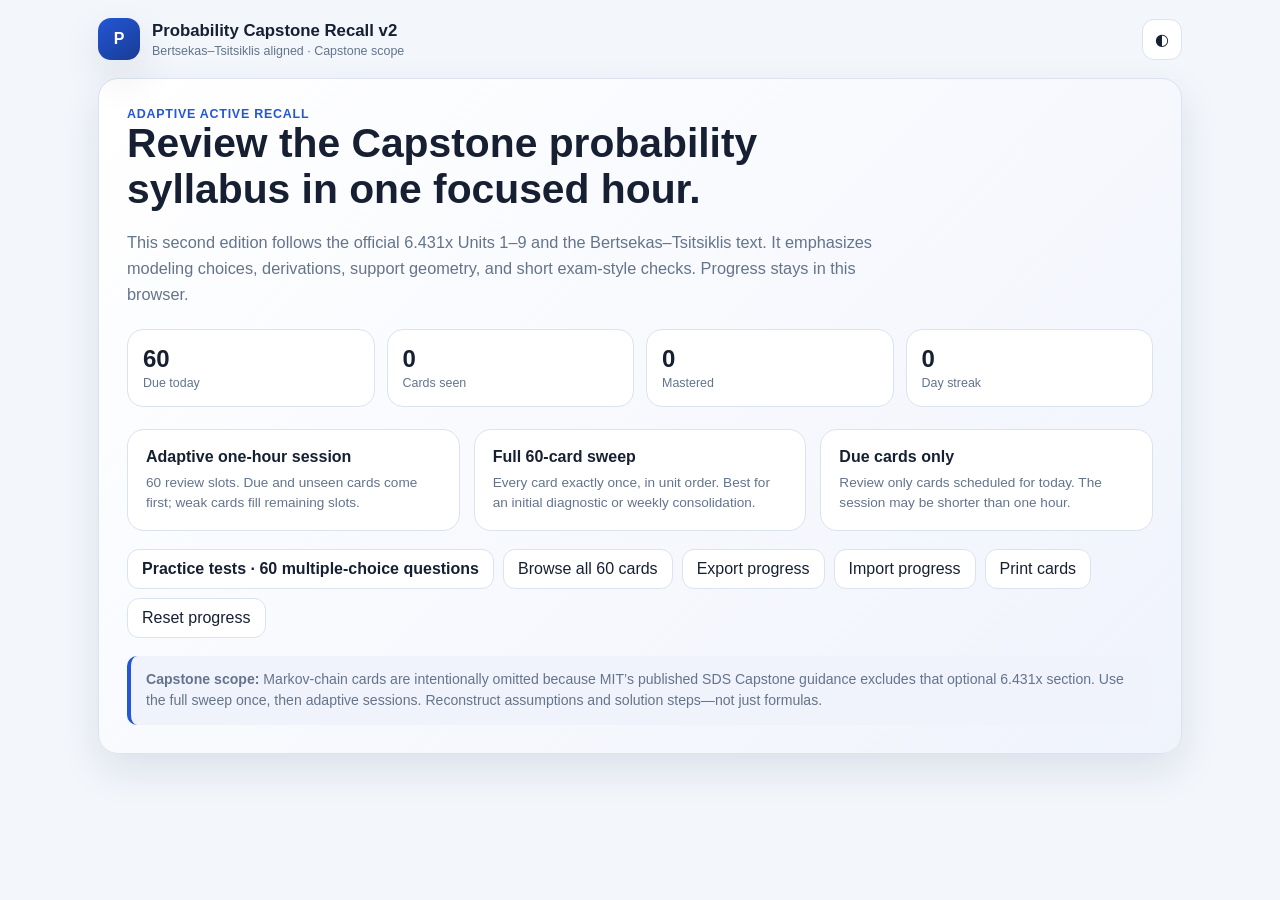
==== commit ca98726b: "Link the recall-card homepage to the 60-question practice tests" ====
--- a/index.html
+++ b/index.html
@@ -33,6 +33,7 @@
         <button class="mode" data-mode="due"><b>Due cards only</b><span>Review only cards scheduled for today. The session may be shorter than one hour.</span></button>
       </div>
       <div class="tools">
+        <a class="secondary" href="tests.html" style="text-decoration:none;display:inline-flex;align-items:center;font-weight:700">Practice tests · 60 multiple-choice questions</a>
         <button class="secondary" id="browseBtn">Browse all 60 cards</button>
         <button class="secondary" id="exportBtn">Export progress</button>
         <button class="secondary" id="importBtn">Import progress</button>
